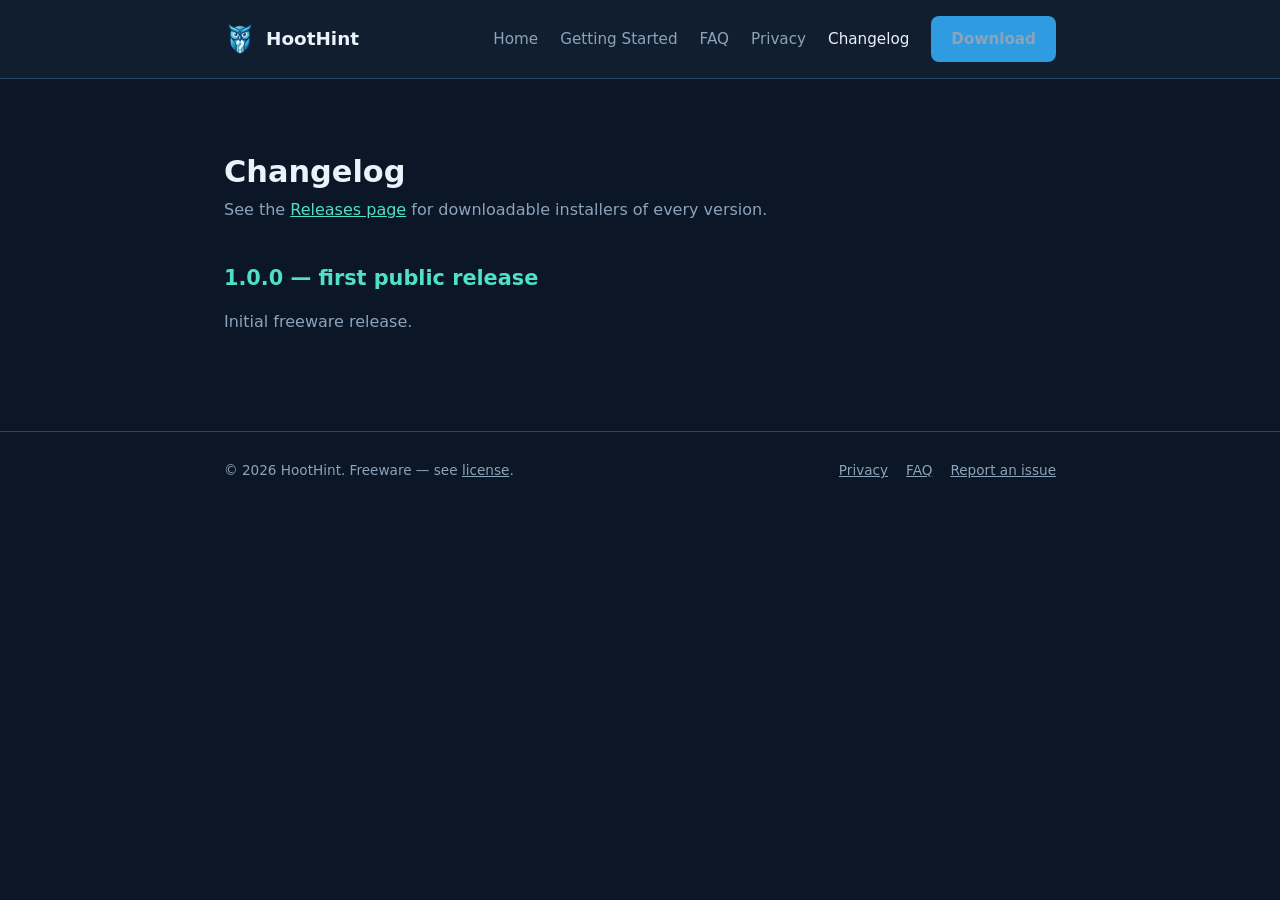
==== changelog.html @ 8d9a8de2 "Initial public site: landing page, getting started, FAQ, privacy, changelog Static HTML/CSS, no buil" ====
<!DOCTYPE html>
<html lang="en">
<head>
<meta charset="UTF-8">
<meta name="viewport" content="width=device-width, initial-scale=1">
<title>Changelog — HootHint</title>
<meta name="description" content="Release history for HootHint.">
<link rel="icon" href="assets/favicon-32.png">
<link rel="stylesheet" href="style.css">
</head>
<body>

<header class="site">
  <div class="wrap">
    <a class="brand" href="index.html"><img src="assets/logo-192.png" alt=""> HootHint</a>
    <nav class="site-nav">
      <a href="index.html">Home</a>
      <a href="getting-started.html">Getting Started</a>
      <a href="faq.html">FAQ</a>
      <a href="privacy.html">Privacy</a>
      <a href="changelog.html" aria-current="page">Changelog</a>
      <a class="btn btn-accent" href="https://github.com/adamvis/HootHintSite/releases/latest/download/HootHint-Setup.exe">Download</a>
    </nav>
  </div>
</header>

<main>
  <div class="wrap">
    <article>
      <h1>Changelog</h1>
      <p class="subtitle">See the <a href="https://github.com/adamvis/HootHintSite/releases">Releases page</a> for downloadable installers of every version.</p>

      <h2>1.0.0 — first public release</h2>
      <p>Initial freeware release.</p>
    </article>
  </div>
</main>

<footer class="site">
  <div class="wrap">
    <span>© 2026 HootHint. Freeware — see <a href="LICENSE.txt">license</a>.</span>
    <div class="footer-links">
      <a href="privacy.html">Privacy</a>
      <a href="faq.html">FAQ</a>
      <a href="https://github.com/adamvis/HootHintSite/issues">Report an issue</a>
    </div>
  </div>
</footer>

</body>
</html>
---- style.css ----
:root {
  --bg: #0B1626;
  --bg-panel: #101E30;
  --field-bg: #18293F;
  --border: #2A4562;
  --text: #EAF2FA;
  --text-muted: #8CA3BC;
  --accent: #2F9BE0;
  --accent-hover: #4CB2F2;
  --teal: #4FE0C8;
  --gold: #FFC94D;
  --error: #FF6B6B;
  --max-width: 880px;
}

* { box-sizing: border-box; }

html { scroll-behavior: smooth; }

body {
  margin: 0;
  background: var(--bg);
  color: var(--text);
  font: 16px/1.6 "Segoe UI", system-ui, -apple-system, sans-serif;
  overflow-x: hidden;
}

a { color: var(--teal); }
a:hover { color: var(--accent-hover); }

.wrap {
  max-width: var(--max-width);
  margin: 0 auto;
  padding: 0 24px;
}

header.site {
  background: var(--bg-panel);
  border-bottom: 1px solid var(--border);
}

header.site .wrap {
  display: flex;
  align-items: center;
  justify-content: space-between;
  padding-top: 16px;
  padding-bottom: 16px;
  flex-wrap: wrap;
  gap: 12px;
}

.brand {
  display: flex;
  align-items: center;
  gap: 10px;
  text-decoration: none;
  color: var(--text);
  font-weight: 700;
  font-size: 1.15rem;
}

.brand img { width: 32px; height: 32px; }

nav.site-nav {
  display: flex;
  align-items: center;
  gap: 22px;
  flex-wrap: wrap;
}

nav.site-nav a {
  color: var(--text-muted);
  text-decoration: none;
  font-size: 0.95rem;
}

nav.site-nav a:hover, nav.site-nav a[aria-current="page"] {
  color: var(--text);
}

.btn {
  display: inline-block;
  border-radius: 8px;
  padding: 11px 20px;
  font-weight: 700;
  text-decoration: none;
  border: none;
  cursor: pointer;
  font-size: 0.95rem;
}

.btn-accent {
  background: var(--accent);
  color: #06121F;
}
.btn-accent:hover { background: var(--accent-hover); color: #06121F; }

.btn-secondary {
  background: var(--field-bg);
  color: var(--text);
  border: 1px solid var(--border);
}
.btn-secondary:hover { border-color: var(--teal); }

main { padding: 48px 0 80px; }

.hero {
  text-align: center;
  padding: 40px 0 8px;
}

.hero img.owl { width: 96px; height: 96px; margin-bottom: 18px; }

.hero h1 {
  font-size: 2.3rem;
  margin: 0 0 12px;
}

.hero p.tagline {
  color: var(--text-muted);
  font-size: 1.15rem;
  max-width: 620px;
  margin: 0 auto 28px;
}

.hero .actions {
  display: flex;
  gap: 14px;
  justify-content: center;
  flex-wrap: wrap;
  margin-bottom: 8px;
}

.hero .note {
  color: var(--text-muted);
  font-size: 0.85rem;
  margin-top: 10px;
}

.features {
  display: grid;
  grid-template-columns: repeat(auto-fit, minmax(230px, 1fr));
  gap: 18px;
  margin: 56px 0;
}

.card {
  background: var(--bg-panel);
  border: 1px solid var(--border);
  border-radius: 12px;
  padding: 20px;
}

.card .icon { font-size: 1.6rem; }

.card h3 {
  margin: 10px 0 6px;
  font-size: 1.05rem;
  color: var(--teal);
}

.card p {
  margin: 0;
  color: var(--text-muted);
  font-size: 0.92rem;
}

h1, h2, h3 { line-height: 1.25; }

article h1 { font-size: 1.9rem; margin-bottom: 6px; }
article .subtitle { color: var(--text-muted); margin-top: 0; margin-bottom: 36px; }

article h2 {
  font-size: 1.3rem;
  color: var(--teal);
  margin-top: 44px;
  padding-top: 14px;
  border-top: 1px solid var(--border);
}
article h2:first-of-type { border-top: none; padding-top: 0; }

article h3 { font-size: 1.05rem; color: var(--text); }

article p, article li { color: var(--text-muted); }
article strong { color: var(--text); }

article code {
  background: var(--field-bg);
  border: 1px solid var(--border);
  border-radius: 4px;
  padding: 1px 6px;
  font-size: 0.9em;
  color: var(--gold);
}

.steps {
  list-style: none;
  counter-reset: step;
  padding: 0;
  margin: 24px 0;
}

.steps li {
  counter-increment: step;
  position: relative;
  padding: 4px 0 24px 46px;
  border-left: 2px solid var(--border);
  margin-left: 17px;
}
.steps li:last-child { border-left-color: transparent; padding-bottom: 0; }

.steps li::before {
  content: counter(step);
  position: absolute;
  left: -17px;
  top: 0;
  width: 34px;
  height: 34px;
  border-radius: 50%;
  background: var(--accent);
  color: #06121F;
  font-weight: 700;
  display: flex;
  align-items: center;
  justify-content: center;
}

.steps h3 { margin: 4px 0 6px; }
.steps p { margin: 0; }

.callout {
  background: var(--field-bg);
  border: 1px solid var(--border);
  border-left: 3px solid var(--gold);
  border-radius: 8px;
  padding: 14px 18px;
  margin: 20px 0;
  font-size: 0.94rem;
}
.callout.teal { border-left-color: var(--teal); }
.callout.error { border-left-color: var(--error); }
.callout p { margin: 0; color: var(--text); }

.faq-item { margin-bottom: 30px; }
.faq-item h3 { margin-bottom: 6px; }

footer.site {
  border-top: 1px solid var(--border);
  color: var(--text-muted);
  font-size: 0.85rem;
  padding: 28px 0;
}

footer.site .wrap {
  display: flex;
  justify-content: space-between;
  flex-wrap: wrap;
  gap: 12px;
}

footer.site a { color: var(--text-muted); }
footer.site a:hover { color: var(--teal); }

.footer-links { display: flex; gap: 18px; flex-wrap: wrap; }

@media (max-width: 480px) {
  .hero h1 { font-size: 1.8rem; }
}
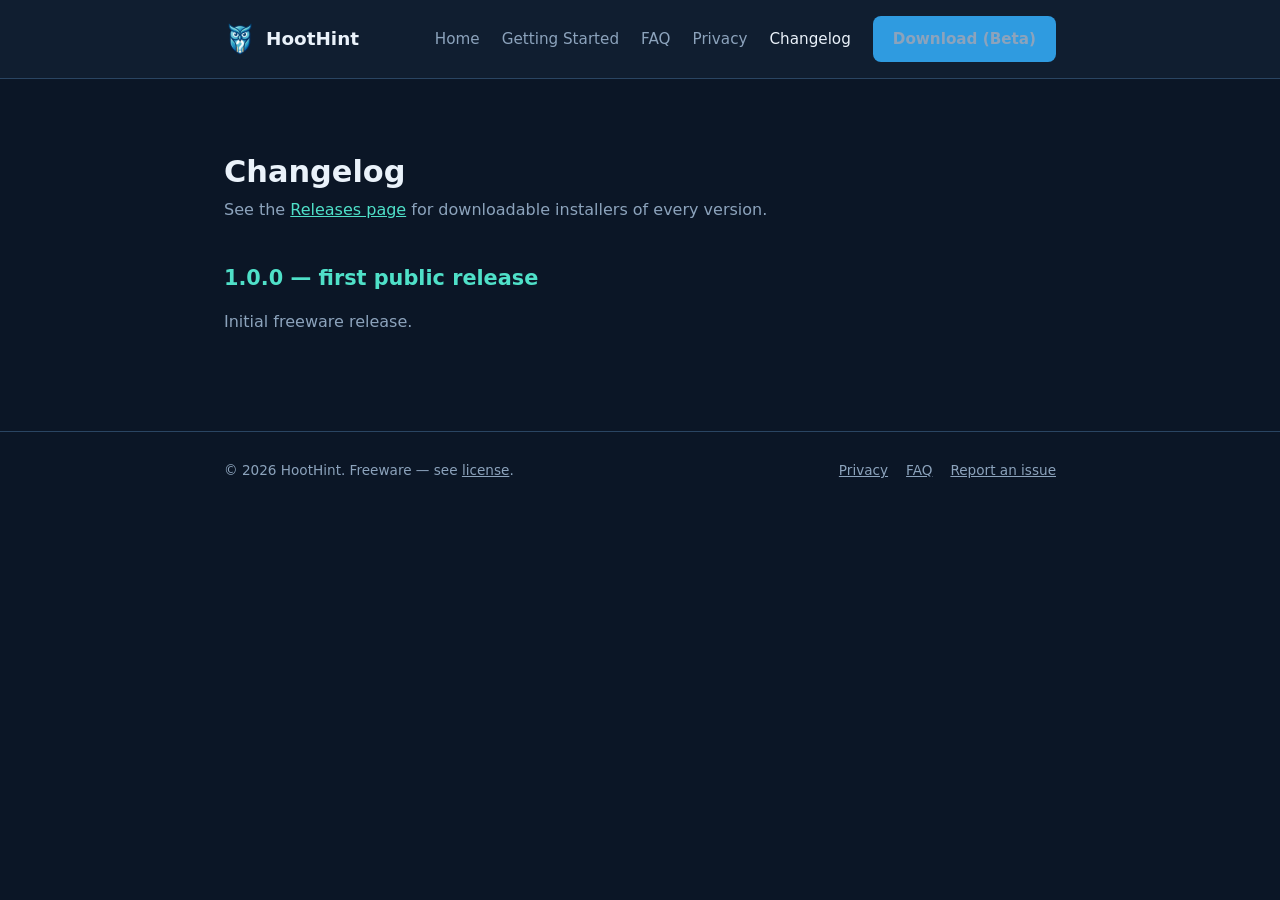
==== commit 9f6d1b27: "Point download links at the beta channel for the first release No stable (non-beta) release exists y" ====
--- a/changelog.html
+++ b/changelog.html
@@ -19,7 +19,7 @@
       <a href="faq.html">FAQ</a>
       <a href="privacy.html">Privacy</a>
       <a href="changelog.html" aria-current="page">Changelog</a>
-      <a class="btn btn-accent" href="https://github.com/adamvis/HootHintSite/releases/latest/download/HootHint-Setup.exe">Download</a>
+      <a class="btn btn-accent" href="https://github.com/adamvis/HootHintSite/releases/download/beta-latest/HootHint-Setup.exe">Download (Beta)</a>
     </nav>
   </div>
 </header>
@@ -30,6 +30,7 @@
       <h1>Changelog</h1>
       <p class="subtitle">See the <a href="https://github.com/adamvis/HootHintSite/releases">Releases page</a> for downloadable installers of every version.</p>
 
+      <!-- LATEST_RELEASE -->
       <h2>1.0.0 — first public release</h2>
       <p>Initial freeware release.</p>
     </article>
--- a/style.css
+++ b/style.css
@@ -137,6 +137,18 @@
   margin-top: 10px;
 }
 
+.badge-beta {
+  display: inline-block;
+  vertical-align: middle;
+  font-size: 0.8rem;
+  font-weight: 700;
+  color: #06121F;
+  background: var(--gold);
+  border-radius: 999px;
+  padding: 3px 10px;
+  margin-left: 4px;
+}
+
 .features {
   display: grid;
   grid-template-columns: repeat(auto-fit, minmax(230px, 1fr));
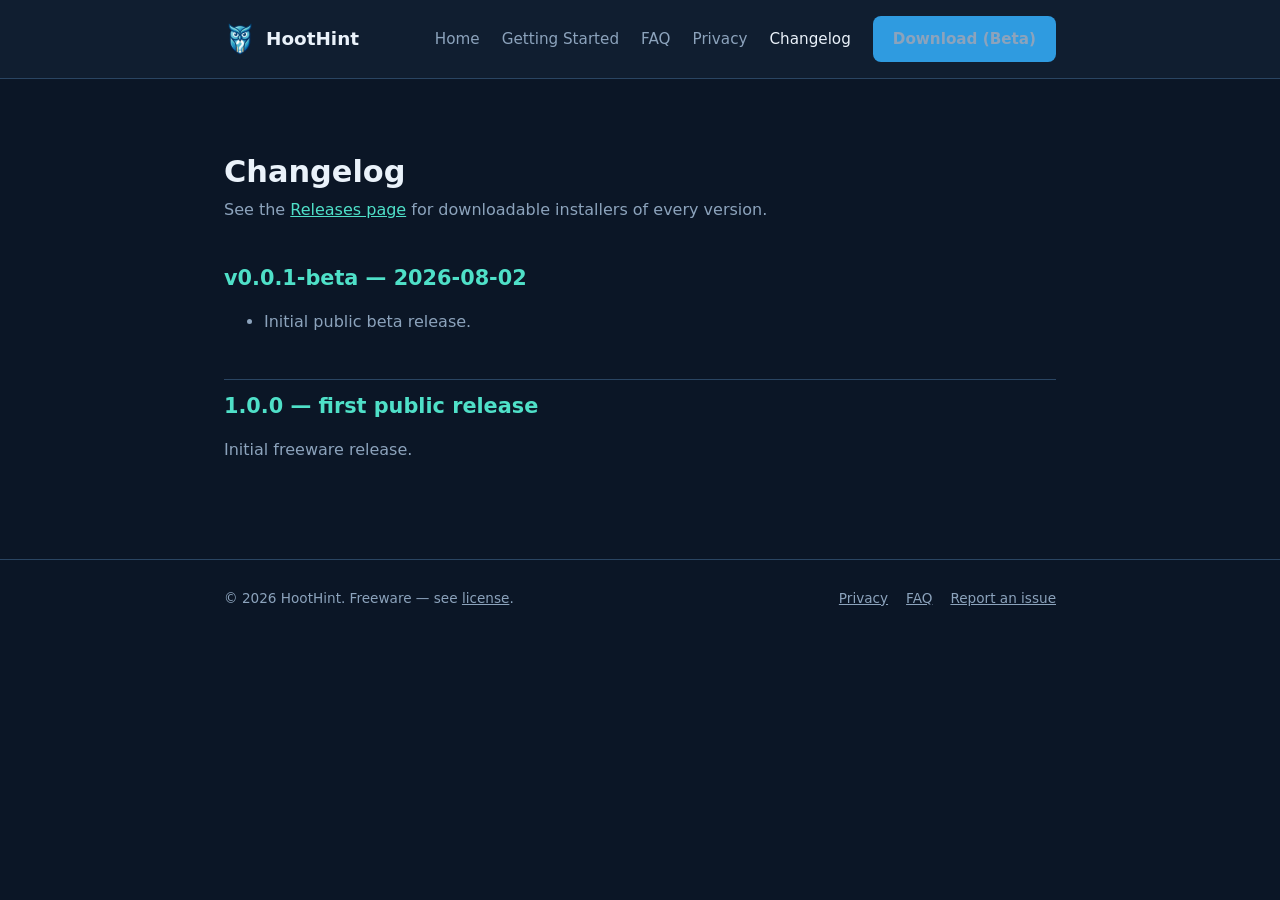
==== commit ec2c43b0: "Add v0.0.1-beta to changelog" ====
--- a/changelog.html
+++ b/changelog.html
@@ -31,6 +31,11 @@
       <p class="subtitle">See the <a href="https://github.com/adamvis/HootHintSite/releases">Releases page</a> for downloadable installers of every version.</p>
 
       <!-- LATEST_RELEASE -->
+      <h2>v0.0.1-beta — 2026-08-02</h2>
+      <ul>
+        <li>Initial public beta release.</li>
+      </ul>
+
       <h2>1.0.0 — first public release</h2>
       <p>Initial freeware release.</p>
     </article>
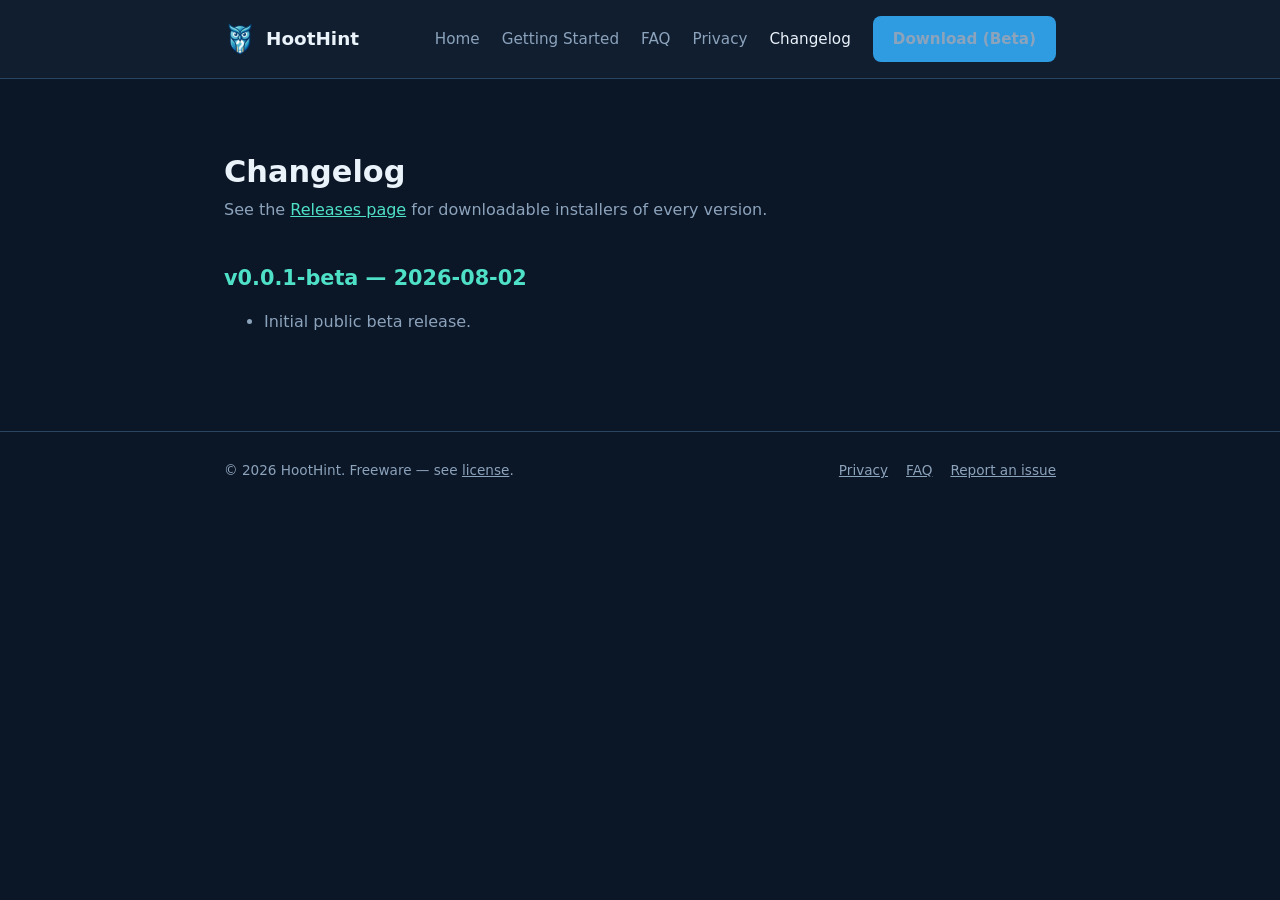
==== commit 315fc298: "Minor Fix" ====
--- a/changelog.html
+++ b/changelog.html
@@ -35,9 +35,7 @@
       <ul>
         <li>Initial public beta release.</li>
       </ul>
-
-      <h2>1.0.0 — first public release</h2>
-      <p>Initial freeware release.</p>
+      
     </article>
   </div>
 </main>
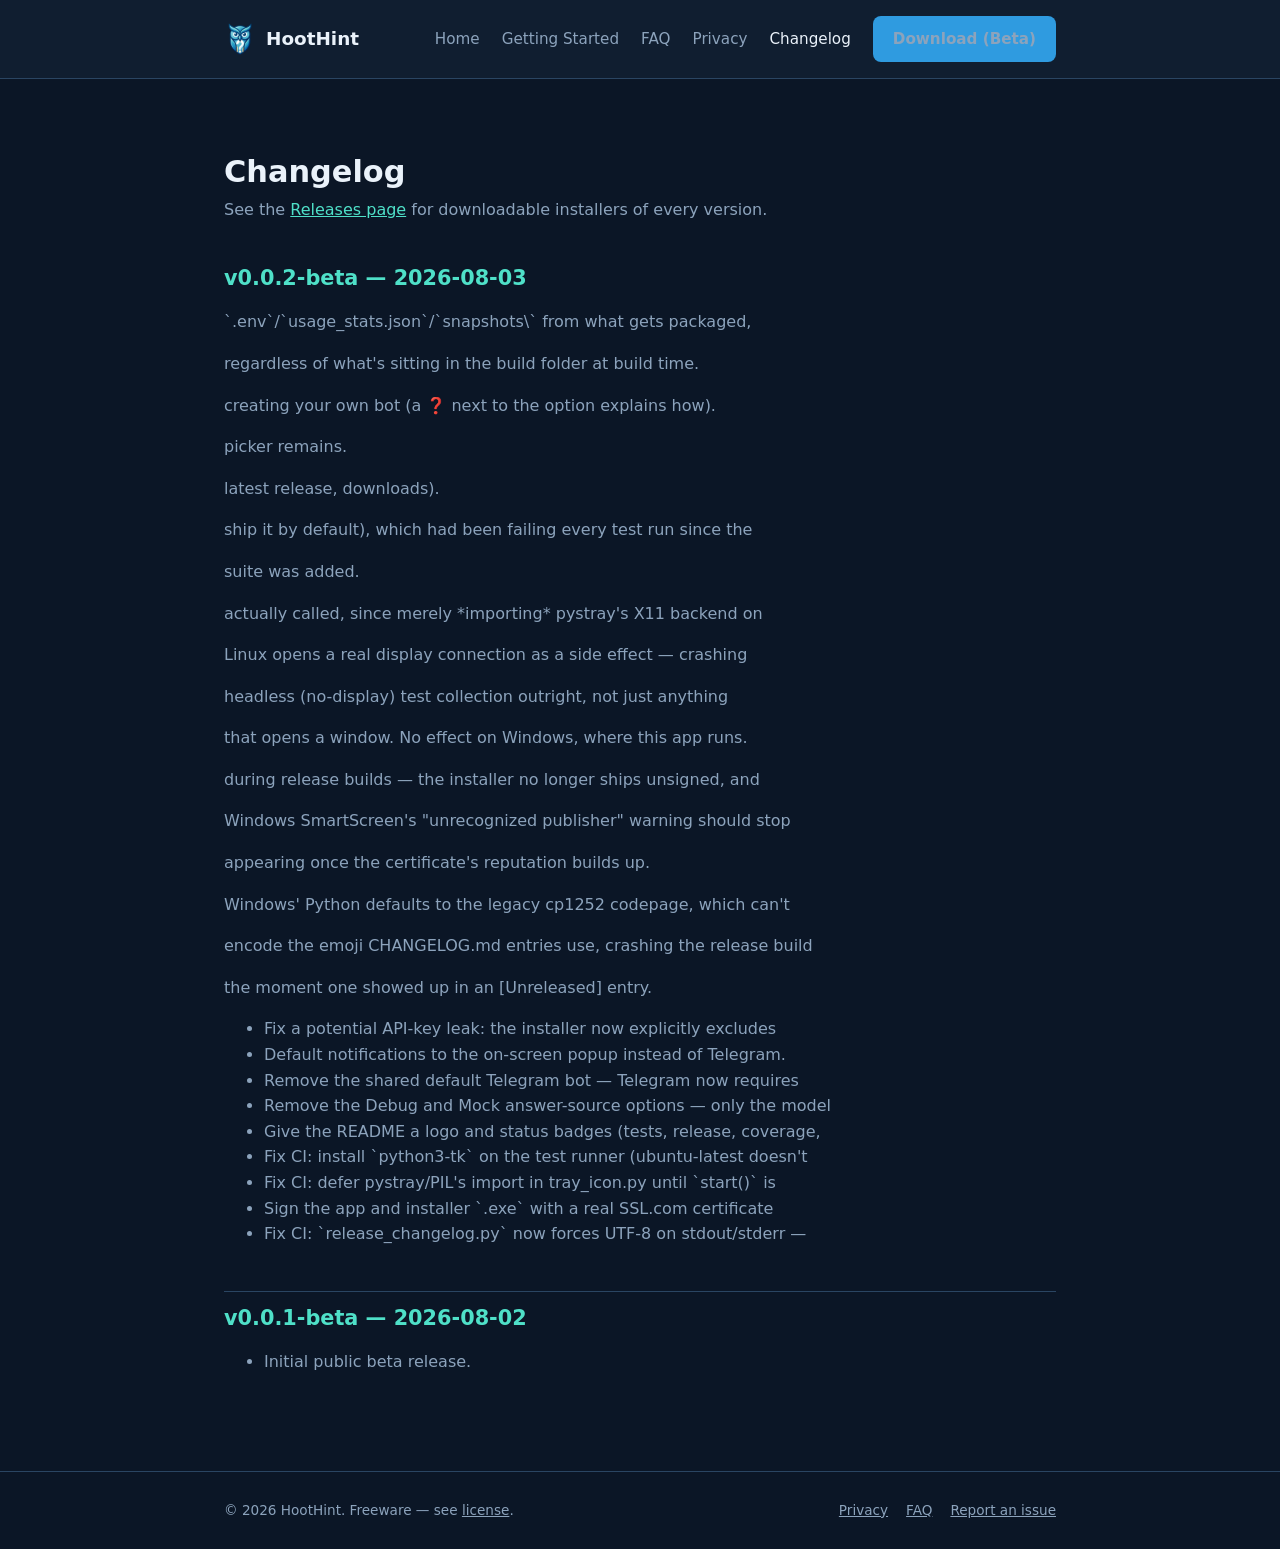
==== commit 2c966ad9: "Add v0.0.2-beta to changelog" ====
--- a/changelog.html
+++ b/changelog.html
@@ -31,6 +31,36 @@
       <p class="subtitle">See the <a href="https://github.com/adamvis/HootHintSite/releases">Releases page</a> for downloadable installers of every version.</p>
 
       <!-- LATEST_RELEASE -->
+      <h2>v0.0.2-beta — 2026-08-03</h2>
+      <p>`.env`/`usage_stats.json`/`snapshots\` from what gets packaged,</p>
+      <p>regardless of what&#x27;s sitting in the build folder at build time.</p>
+      <p>creating your own bot (a ❓ next to the option explains how).</p>
+      <p>picker remains.</p>
+      <p>latest release, downloads).</p>
+      <p>ship it by default), which had been failing every test run since the</p>
+      <p>suite was added.</p>
+      <p>actually called, since merely *importing* pystray&#x27;s X11 backend on</p>
+      <p>Linux opens a real display connection as a side effect — crashing</p>
+      <p>headless (no-display) test collection outright, not just anything</p>
+      <p>that opens a window. No effect on Windows, where this app runs.</p>
+      <p>during release builds — the installer no longer ships unsigned, and</p>
+      <p>Windows SmartScreen&#x27;s &quot;unrecognized publisher&quot; warning should stop</p>
+      <p>appearing once the certificate&#x27;s reputation builds up.</p>
+      <p>Windows&#x27; Python defaults to the legacy cp1252 codepage, which can&#x27;t</p>
+      <p>encode the emoji CHANGELOG.md entries use, crashing the release build</p>
+      <p>the moment one showed up in an [Unreleased] entry.</p>
+      <ul>
+        <li>Fix a potential API-key leak: the installer now explicitly excludes</li>
+        <li>Default notifications to the on-screen popup instead of Telegram.</li>
+        <li>Remove the shared default Telegram bot — Telegram now requires</li>
+        <li>Remove the Debug and Mock answer-source options — only the model</li>
+        <li>Give the README a logo and status badges (tests, release, coverage,</li>
+        <li>Fix CI: install `python3-tk` on the test runner (ubuntu-latest doesn&#x27;t</li>
+        <li>Fix CI: defer pystray/PIL&#x27;s import in tray_icon.py until `start()` is</li>
+        <li>Sign the app and installer `.exe` with a real SSL.com certificate</li>
+        <li>Fix CI: `release_changelog.py` now forces UTF-8 on stdout/stderr —</li>
+      </ul>
+
       <h2>v0.0.1-beta — 2026-08-02</h2>
       <ul>
         <li>Initial public beta release.</li>
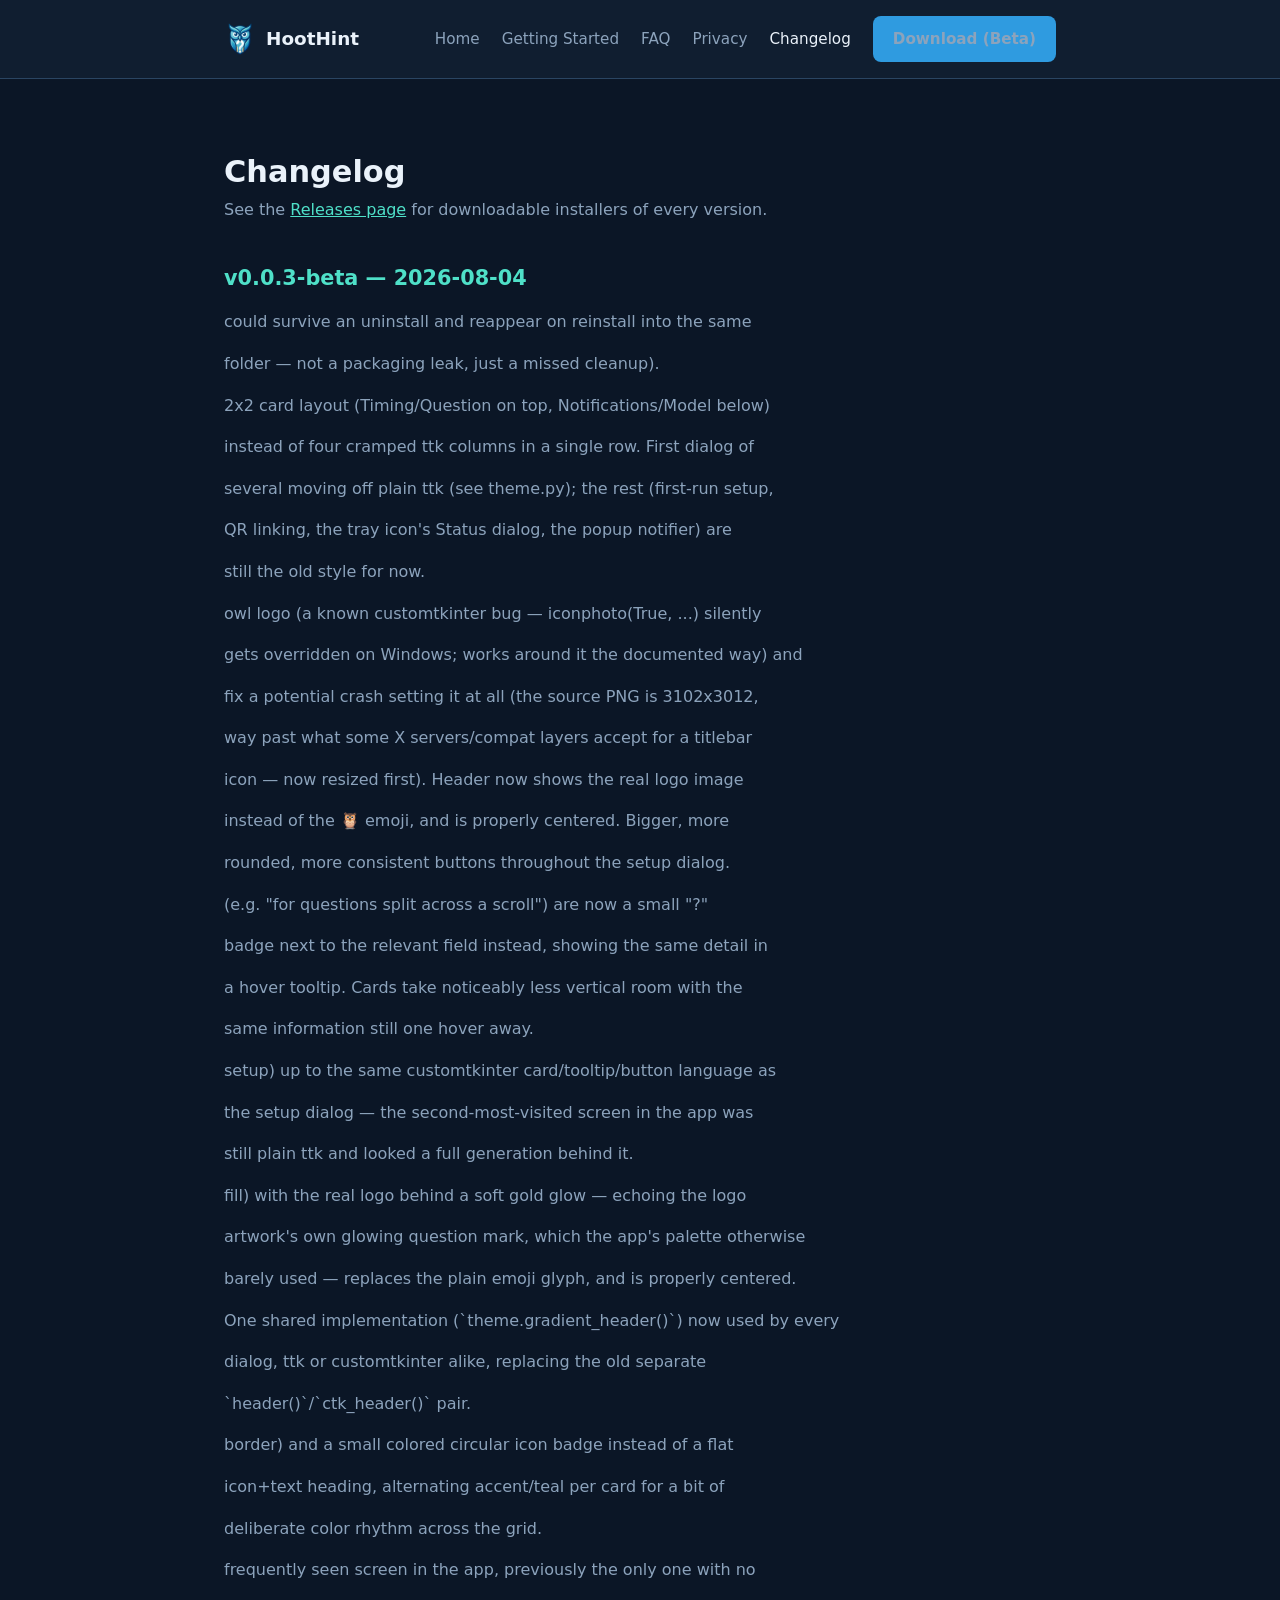
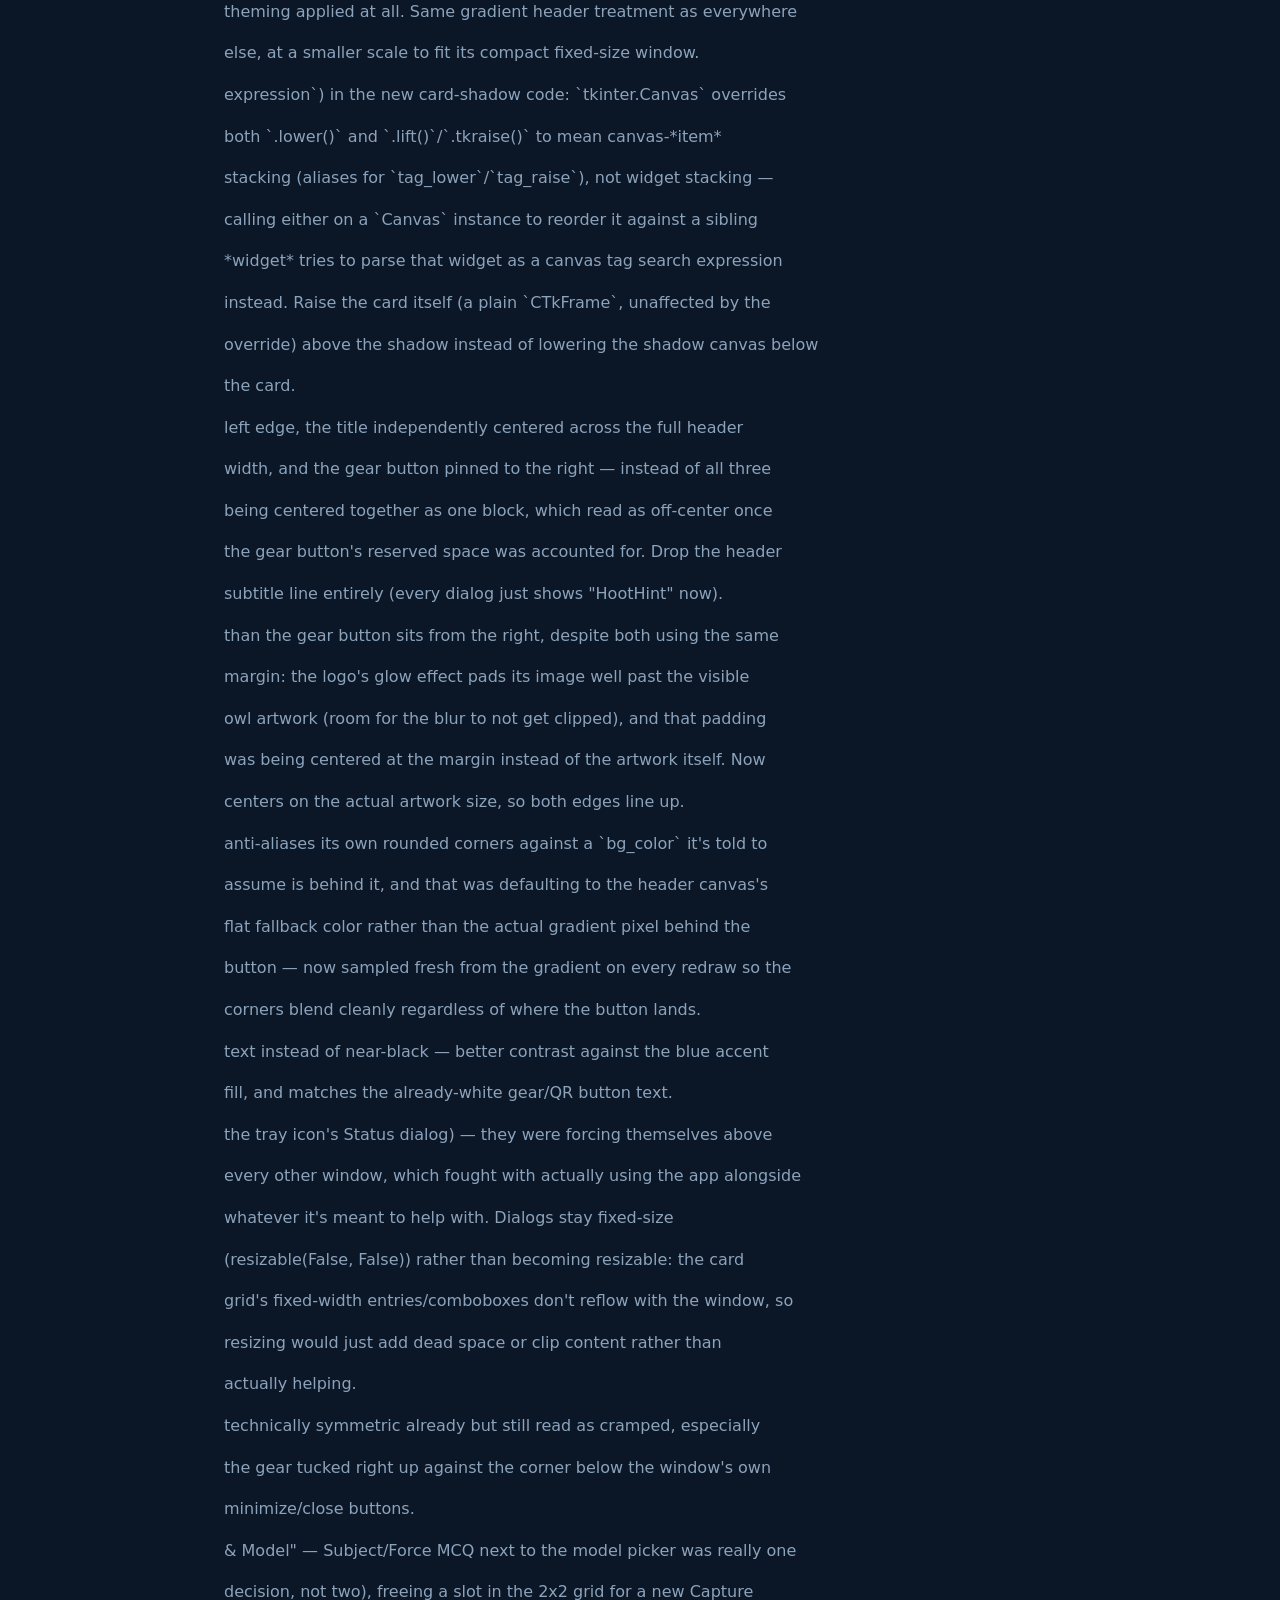
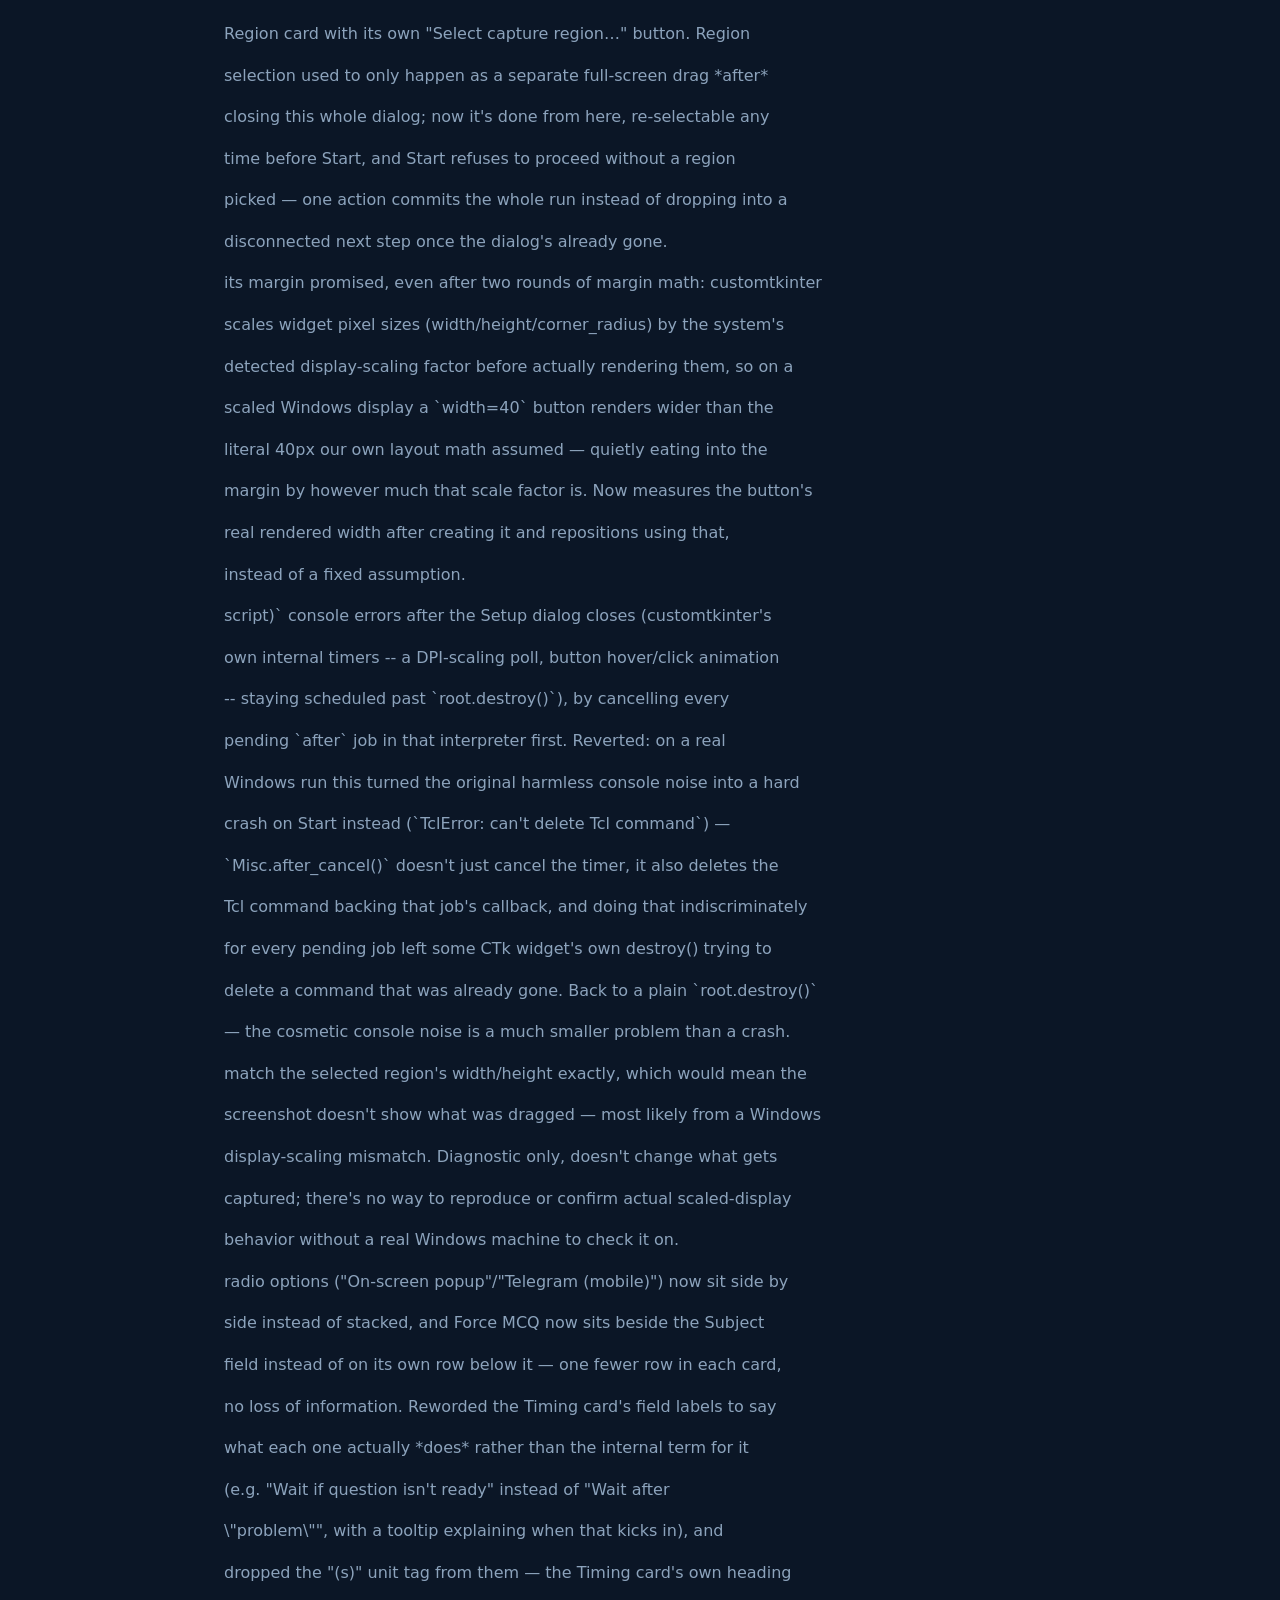
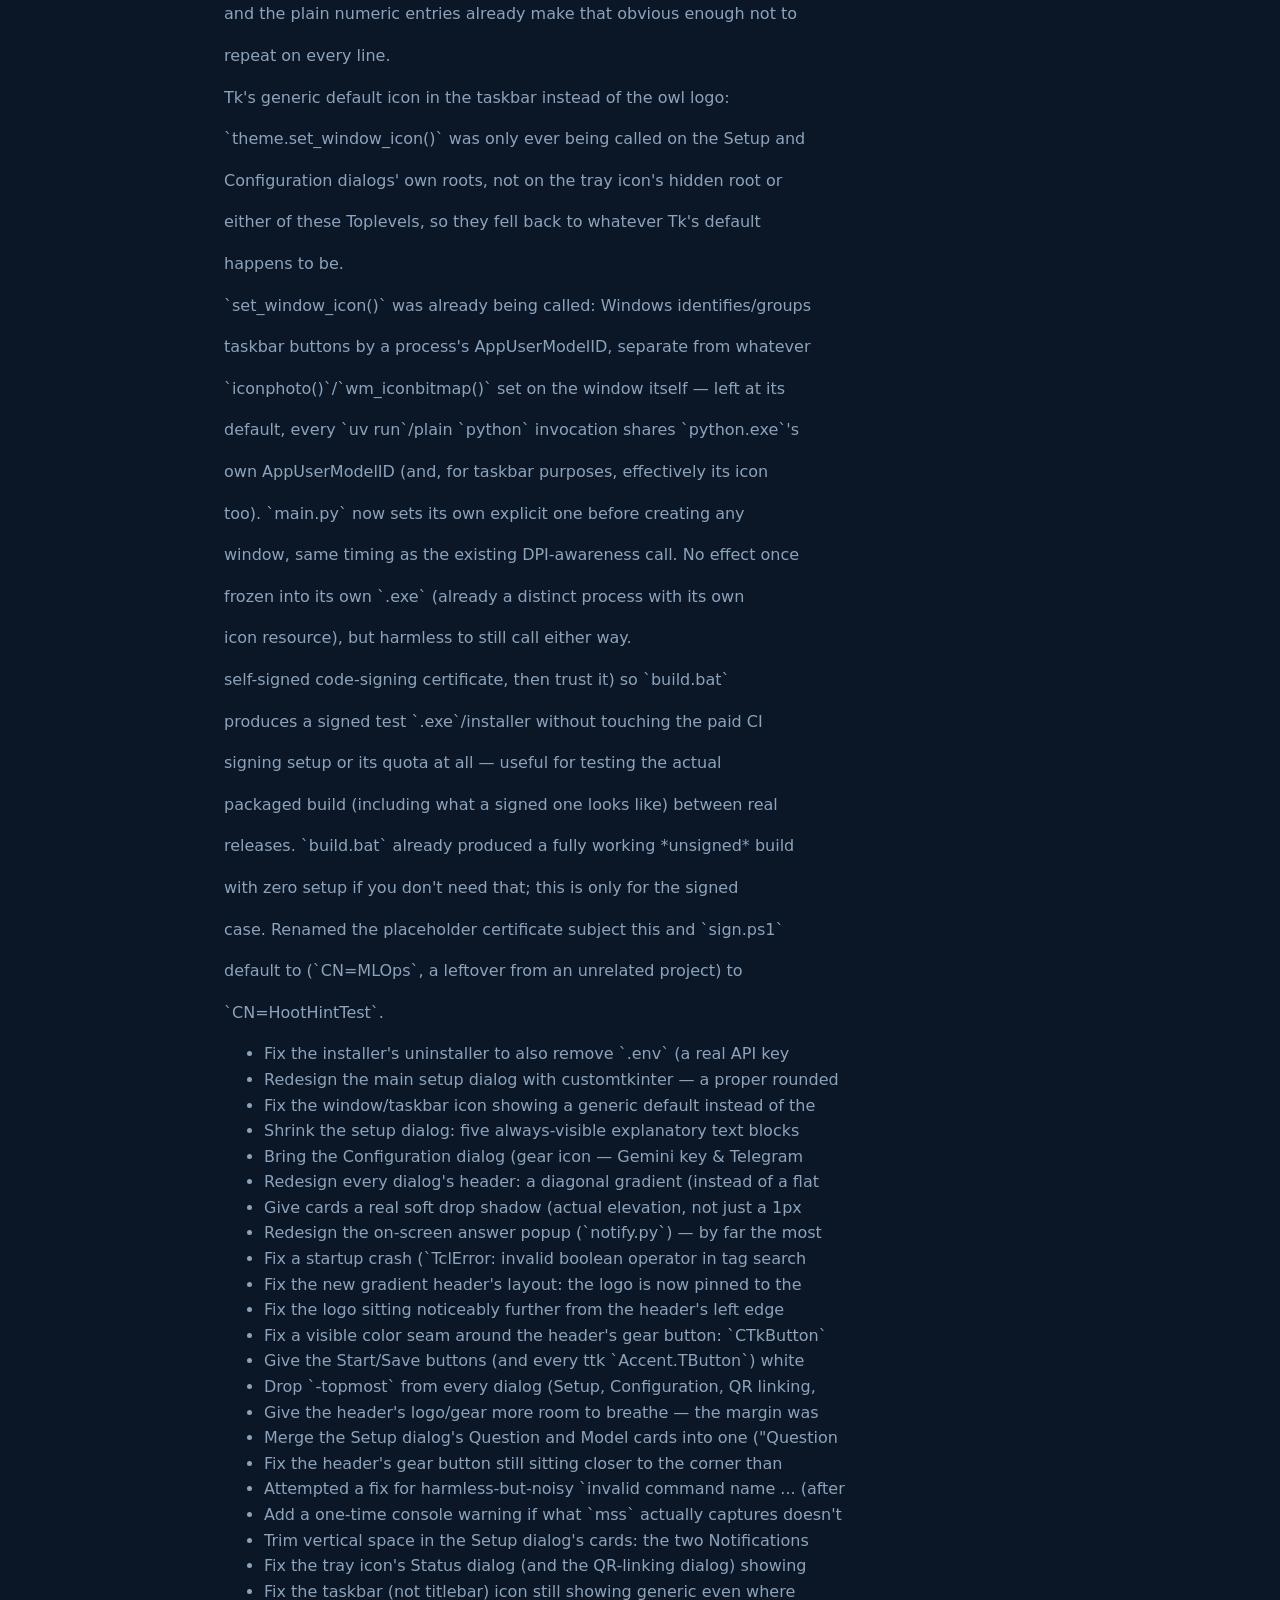
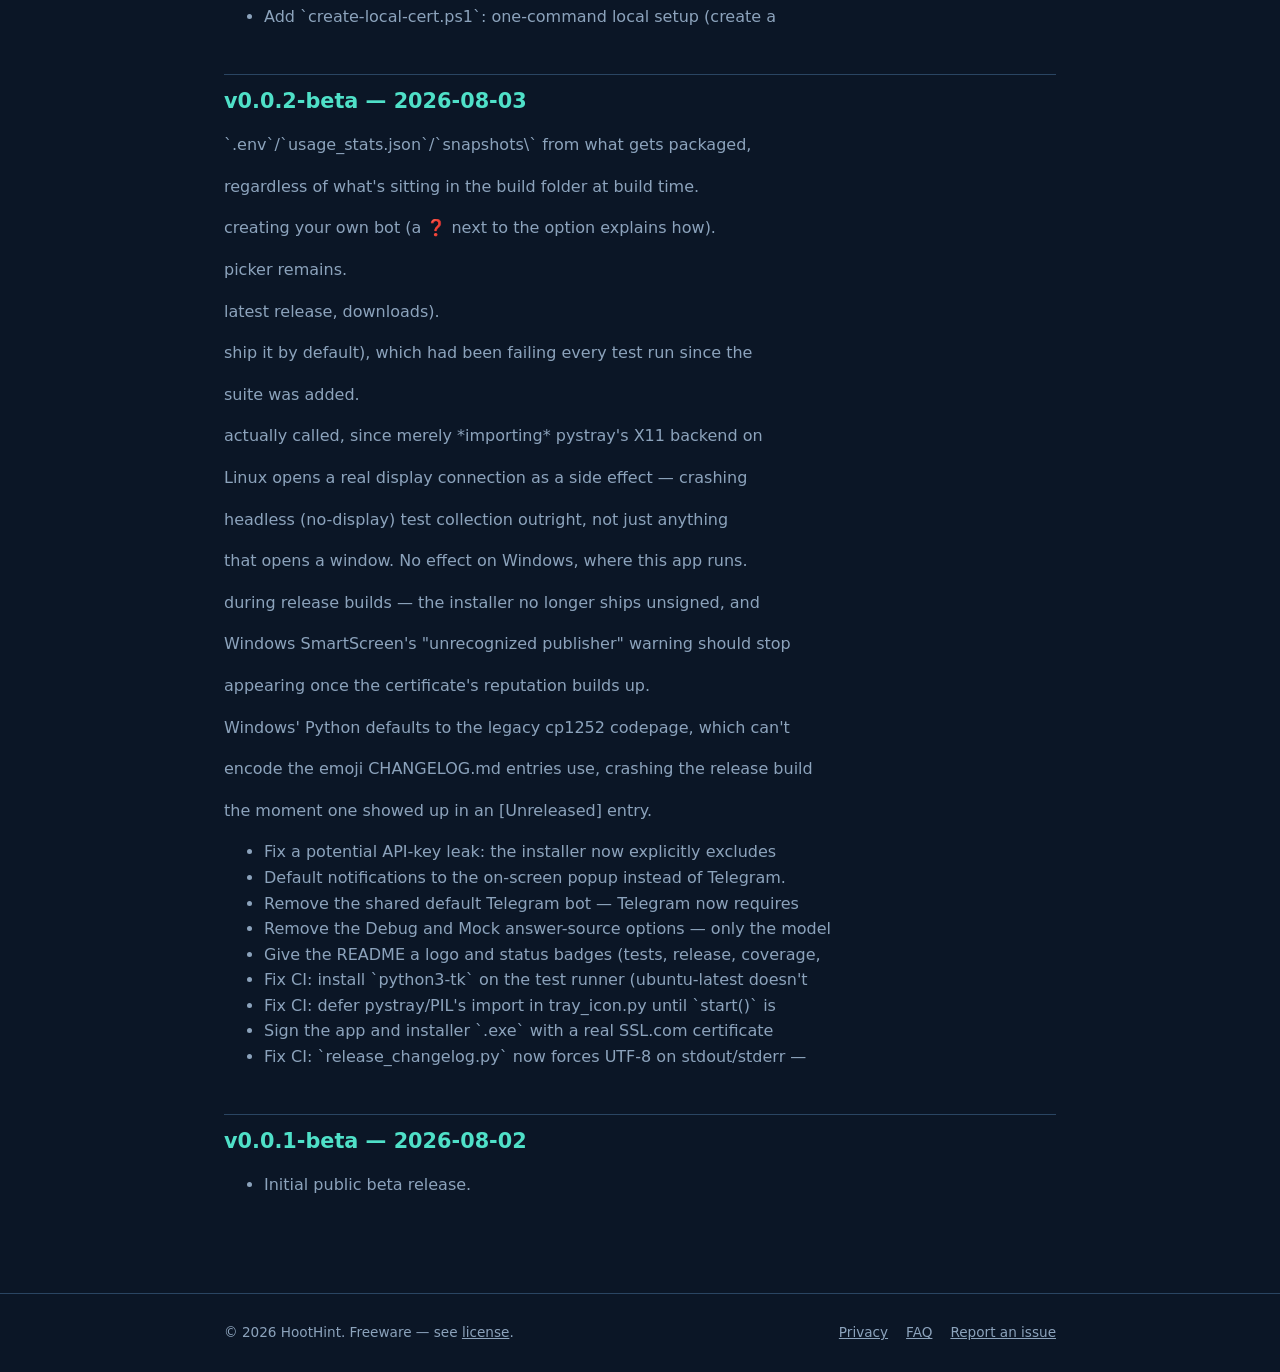
==== commit a37a4f27: "Add v0.0.3-beta to changelog" ====
--- a/changelog.html
+++ b/changelog.html
@@ -31,6 +31,166 @@
       <p class="subtitle">See the <a href="https://github.com/adamvis/HootHintSite/releases">Releases page</a> for downloadable installers of every version.</p>
 
       <!-- LATEST_RELEASE -->
+      <h2>v0.0.3-beta — 2026-08-04</h2>
+      <p>could survive an uninstall and reappear on reinstall into the same</p>
+      <p>folder — not a packaging leak, just a missed cleanup).</p>
+      <p>2x2 card layout (Timing/Question on top, Notifications/Model below)</p>
+      <p>instead of four cramped ttk columns in a single row. First dialog of</p>
+      <p>several moving off plain ttk (see theme.py); the rest (first-run setup,</p>
+      <p>QR linking, the tray icon&#x27;s Status dialog, the popup notifier) are</p>
+      <p>still the old style for now.</p>
+      <p>owl logo (a known customtkinter bug — iconphoto(True, ...) silently</p>
+      <p>gets overridden on Windows; works around it the documented way) and</p>
+      <p>fix a potential crash setting it at all (the source PNG is 3102x3012,</p>
+      <p>way past what some X servers/compat layers accept for a titlebar</p>
+      <p>icon — now resized first). Header now shows the real logo image</p>
+      <p>instead of the 🦉 emoji, and is properly centered. Bigger, more</p>
+      <p>rounded, more consistent buttons throughout the setup dialog.</p>
+      <p>(e.g. &quot;for questions split across a scroll&quot;) are now a small &quot;?&quot;</p>
+      <p>badge next to the relevant field instead, showing the same detail in</p>
+      <p>a hover tooltip. Cards take noticeably less vertical room with the</p>
+      <p>same information still one hover away.</p>
+      <p>setup) up to the same customtkinter card/tooltip/button language as</p>
+      <p>the setup dialog — the second-most-visited screen in the app was</p>
+      <p>still plain ttk and looked a full generation behind it.</p>
+      <p>fill) with the real logo behind a soft gold glow — echoing the logo</p>
+      <p>artwork&#x27;s own glowing question mark, which the app&#x27;s palette otherwise</p>
+      <p>barely used — replaces the plain emoji glyph, and is properly centered.</p>
+      <p>One shared implementation (`theme.gradient_header()`) now used by every</p>
+      <p>dialog, ttk or customtkinter alike, replacing the old separate</p>
+      <p>`header()`/`ctk_header()` pair.</p>
+      <p>border) and a small colored circular icon badge instead of a flat</p>
+      <p>icon+text heading, alternating accent/teal per card for a bit of</p>
+      <p>deliberate color rhythm across the grid.</p>
+      <p>frequently seen screen in the app, previously the only one with no</p>
+      <p>theming applied at all. Same gradient header treatment as everywhere</p>
+      <p>else, at a smaller scale to fit its compact fixed-size window.</p>
+      <p>expression`) in the new card-shadow code: `tkinter.Canvas` overrides</p>
+      <p>both `.lower()` and `.lift()`/`.tkraise()` to mean canvas-*item*</p>
+      <p>stacking (aliases for `tag_lower`/`tag_raise`), not widget stacking —</p>
+      <p>calling either on a `Canvas` instance to reorder it against a sibling</p>
+      <p>*widget* tries to parse that widget as a canvas tag search expression</p>
+      <p>instead. Raise the card itself (a plain `CTkFrame`, unaffected by the</p>
+      <p>override) above the shadow instead of lowering the shadow canvas below</p>
+      <p>the card.</p>
+      <p>left edge, the title independently centered across the full header</p>
+      <p>width, and the gear button pinned to the right — instead of all three</p>
+      <p>being centered together as one block, which read as off-center once</p>
+      <p>the gear button&#x27;s reserved space was accounted for. Drop the header</p>
+      <p>subtitle line entirely (every dialog just shows &quot;HootHint&quot; now).</p>
+      <p>than the gear button sits from the right, despite both using the same</p>
+      <p>margin: the logo&#x27;s glow effect pads its image well past the visible</p>
+      <p>owl artwork (room for the blur to not get clipped), and that padding</p>
+      <p>was being centered at the margin instead of the artwork itself. Now</p>
+      <p>centers on the actual artwork size, so both edges line up.</p>
+      <p>anti-aliases its own rounded corners against a `bg_color` it&#x27;s told to</p>
+      <p>assume is behind it, and that was defaulting to the header canvas&#x27;s</p>
+      <p>flat fallback color rather than the actual gradient pixel behind the</p>
+      <p>button — now sampled fresh from the gradient on every redraw so the</p>
+      <p>corners blend cleanly regardless of where the button lands.</p>
+      <p>text instead of near-black — better contrast against the blue accent</p>
+      <p>fill, and matches the already-white gear/QR button text.</p>
+      <p>the tray icon&#x27;s Status dialog) — they were forcing themselves above</p>
+      <p>every other window, which fought with actually using the app alongside</p>
+      <p>whatever it&#x27;s meant to help with. Dialogs stay fixed-size</p>
+      <p>(resizable(False, False)) rather than becoming resizable: the card</p>
+      <p>grid&#x27;s fixed-width entries/comboboxes don&#x27;t reflow with the window, so</p>
+      <p>resizing would just add dead space or clip content rather than</p>
+      <p>actually helping.</p>
+      <p>technically symmetric already but still read as cramped, especially</p>
+      <p>the gear tucked right up against the corner below the window&#x27;s own</p>
+      <p>minimize/close buttons.</p>
+      <p>&amp; Model&quot; — Subject/Force MCQ next to the model picker was really one</p>
+      <p>decision, not two), freeing a slot in the 2x2 grid for a new Capture</p>
+      <p>Region card with its own &quot;Select capture region…&quot; button. Region</p>
+      <p>selection used to only happen as a separate full-screen drag *after*</p>
+      <p>closing this whole dialog; now it&#x27;s done from here, re-selectable any</p>
+      <p>time before Start, and Start refuses to proceed without a region</p>
+      <p>picked — one action commits the whole run instead of dropping into a</p>
+      <p>disconnected next step once the dialog&#x27;s already gone.</p>
+      <p>its margin promised, even after two rounds of margin math: customtkinter</p>
+      <p>scales widget pixel sizes (width/height/corner_radius) by the system&#x27;s</p>
+      <p>detected display-scaling factor before actually rendering them, so on a</p>
+      <p>scaled Windows display a `width=40` button renders wider than the</p>
+      <p>literal 40px our own layout math assumed — quietly eating into the</p>
+      <p>margin by however much that scale factor is. Now measures the button&#x27;s</p>
+      <p>real rendered width after creating it and repositions using that,</p>
+      <p>instead of a fixed assumption.</p>
+      <p>script)` console errors after the Setup dialog closes (customtkinter&#x27;s</p>
+      <p>own internal timers -- a DPI-scaling poll, button hover/click animation</p>
+      <p>-- staying scheduled past `root.destroy()`), by cancelling every</p>
+      <p>pending `after` job in that interpreter first. Reverted: on a real</p>
+      <p>Windows run this turned the original harmless console noise into a hard</p>
+      <p>crash on Start instead (`TclError: can&#x27;t delete Tcl command`) —</p>
+      <p>`Misc.after_cancel()` doesn&#x27;t just cancel the timer, it also deletes the</p>
+      <p>Tcl command backing that job&#x27;s callback, and doing that indiscriminately</p>
+      <p>for every pending job left some CTk widget&#x27;s own destroy() trying to</p>
+      <p>delete a command that was already gone. Back to a plain `root.destroy()`</p>
+      <p>— the cosmetic console noise is a much smaller problem than a crash.</p>
+      <p>match the selected region&#x27;s width/height exactly, which would mean the</p>
+      <p>screenshot doesn&#x27;t show what was dragged — most likely from a Windows</p>
+      <p>display-scaling mismatch. Diagnostic only, doesn&#x27;t change what gets</p>
+      <p>captured; there&#x27;s no way to reproduce or confirm actual scaled-display</p>
+      <p>behavior without a real Windows machine to check it on.</p>
+      <p>radio options (&quot;On-screen popup&quot;/&quot;Telegram (mobile)&quot;) now sit side by</p>
+      <p>side instead of stacked, and Force MCQ now sits beside the Subject</p>
+      <p>field instead of on its own row below it — one fewer row in each card,</p>
+      <p>no loss of information. Reworded the Timing card&#x27;s field labels to say</p>
+      <p>what each one actually *does* rather than the internal term for it</p>
+      <p>(e.g. &quot;Wait if question isn&#x27;t ready&quot; instead of &quot;Wait after</p>
+      <p>\&quot;problem\&quot;&quot;, with a tooltip explaining when that kicks in), and</p>
+      <p>dropped the &quot;(s)&quot; unit tag from them — the Timing card&#x27;s own heading</p>
+      <p>and the plain numeric entries already make that obvious enough not to</p>
+      <p>repeat on every line.</p>
+      <p>Tk&#x27;s generic default icon in the taskbar instead of the owl logo:</p>
+      <p>`theme.set_window_icon()` was only ever being called on the Setup and</p>
+      <p>Configuration dialogs&#x27; own roots, not on the tray icon&#x27;s hidden root or</p>
+      <p>either of these Toplevels, so they fell back to whatever Tk&#x27;s default</p>
+      <p>happens to be.</p>
+      <p>`set_window_icon()` was already being called: Windows identifies/groups</p>
+      <p>taskbar buttons by a process&#x27;s AppUserModelID, separate from whatever</p>
+      <p>`iconphoto()`/`wm_iconbitmap()` set on the window itself — left at its</p>
+      <p>default, every `uv run`/plain `python` invocation shares `python.exe`&#x27;s</p>
+      <p>own AppUserModelID (and, for taskbar purposes, effectively its icon</p>
+      <p>too). `main.py` now sets its own explicit one before creating any</p>
+      <p>window, same timing as the existing DPI-awareness call. No effect once</p>
+      <p>frozen into its own `.exe` (already a distinct process with its own</p>
+      <p>icon resource), but harmless to still call either way.</p>
+      <p>self-signed code-signing certificate, then trust it) so `build.bat`</p>
+      <p>produces a signed test `.exe`/installer without touching the paid CI</p>
+      <p>signing setup or its quota at all — useful for testing the actual</p>
+      <p>packaged build (including what a signed one looks like) between real</p>
+      <p>releases. `build.bat` already produced a fully working *unsigned* build</p>
+      <p>with zero setup if you don&#x27;t need that; this is only for the signed</p>
+      <p>case. Renamed the placeholder certificate subject this and `sign.ps1`</p>
+      <p>default to (`CN=MLOps`, a leftover from an unrelated project) to</p>
+      <p>`CN=HootHintTest`.</p>
+      <ul>
+        <li>Fix the installer&#x27;s uninstaller to also remove `.env` (a real API key</li>
+        <li>Redesign the main setup dialog with customtkinter — a proper rounded</li>
+        <li>Fix the window/taskbar icon showing a generic default instead of the</li>
+        <li>Shrink the setup dialog: five always-visible explanatory text blocks</li>
+        <li>Bring the Configuration dialog (gear icon — Gemini key &amp; Telegram</li>
+        <li>Redesign every dialog&#x27;s header: a diagonal gradient (instead of a flat</li>
+        <li>Give cards a real soft drop shadow (actual elevation, not just a 1px</li>
+        <li>Redesign the on-screen answer popup (`notify.py`) — by far the most</li>
+        <li>Fix a startup crash (`TclError: invalid boolean operator in tag search</li>
+        <li>Fix the new gradient header&#x27;s layout: the logo is now pinned to the</li>
+        <li>Fix the logo sitting noticeably further from the header&#x27;s left edge</li>
+        <li>Fix a visible color seam around the header&#x27;s gear button: `CTkButton`</li>
+        <li>Give the Start/Save buttons (and every ttk `Accent.TButton`) white</li>
+        <li>Drop `-topmost` from every dialog (Setup, Configuration, QR linking,</li>
+        <li>Give the header&#x27;s logo/gear more room to breathe — the margin was</li>
+        <li>Merge the Setup dialog&#x27;s Question and Model cards into one (&quot;Question</li>
+        <li>Fix the header&#x27;s gear button still sitting closer to the corner than</li>
+        <li>Attempted a fix for harmless-but-noisy `invalid command name ... (after</li>
+        <li>Add a one-time console warning if what `mss` actually captures doesn&#x27;t</li>
+        <li>Trim vertical space in the Setup dialog&#x27;s cards: the two Notifications</li>
+        <li>Fix the tray icon&#x27;s Status dialog (and the QR-linking dialog) showing</li>
+        <li>Fix the taskbar (not titlebar) icon still showing generic even where</li>
+        <li>Add `create-local-cert.ps1`: one-command local setup (create a</li>
+      </ul>
+
       <h2>v0.0.2-beta — 2026-08-03</h2>
       <p>`.env`/`usage_stats.json`/`snapshots\` from what gets packaged,</p>
       <p>regardless of what&#x27;s sitting in the build folder at build time.</p>
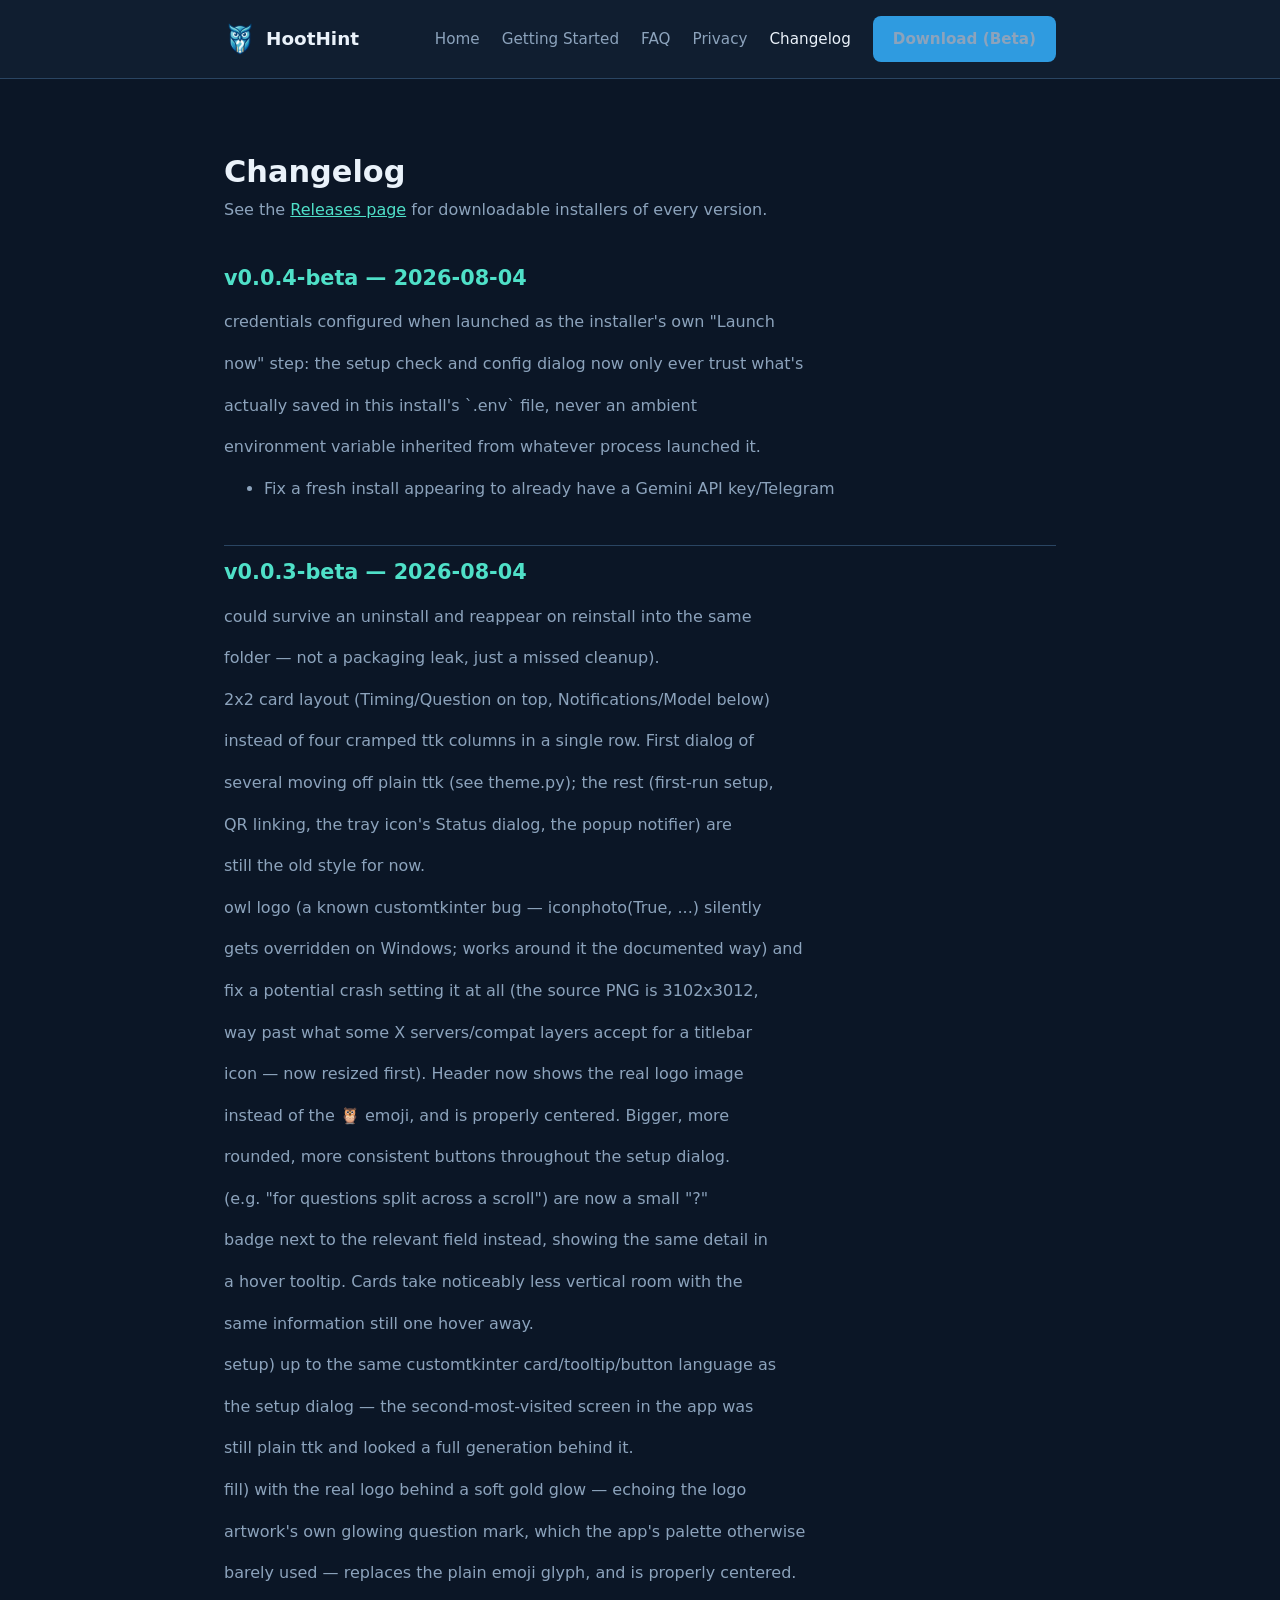
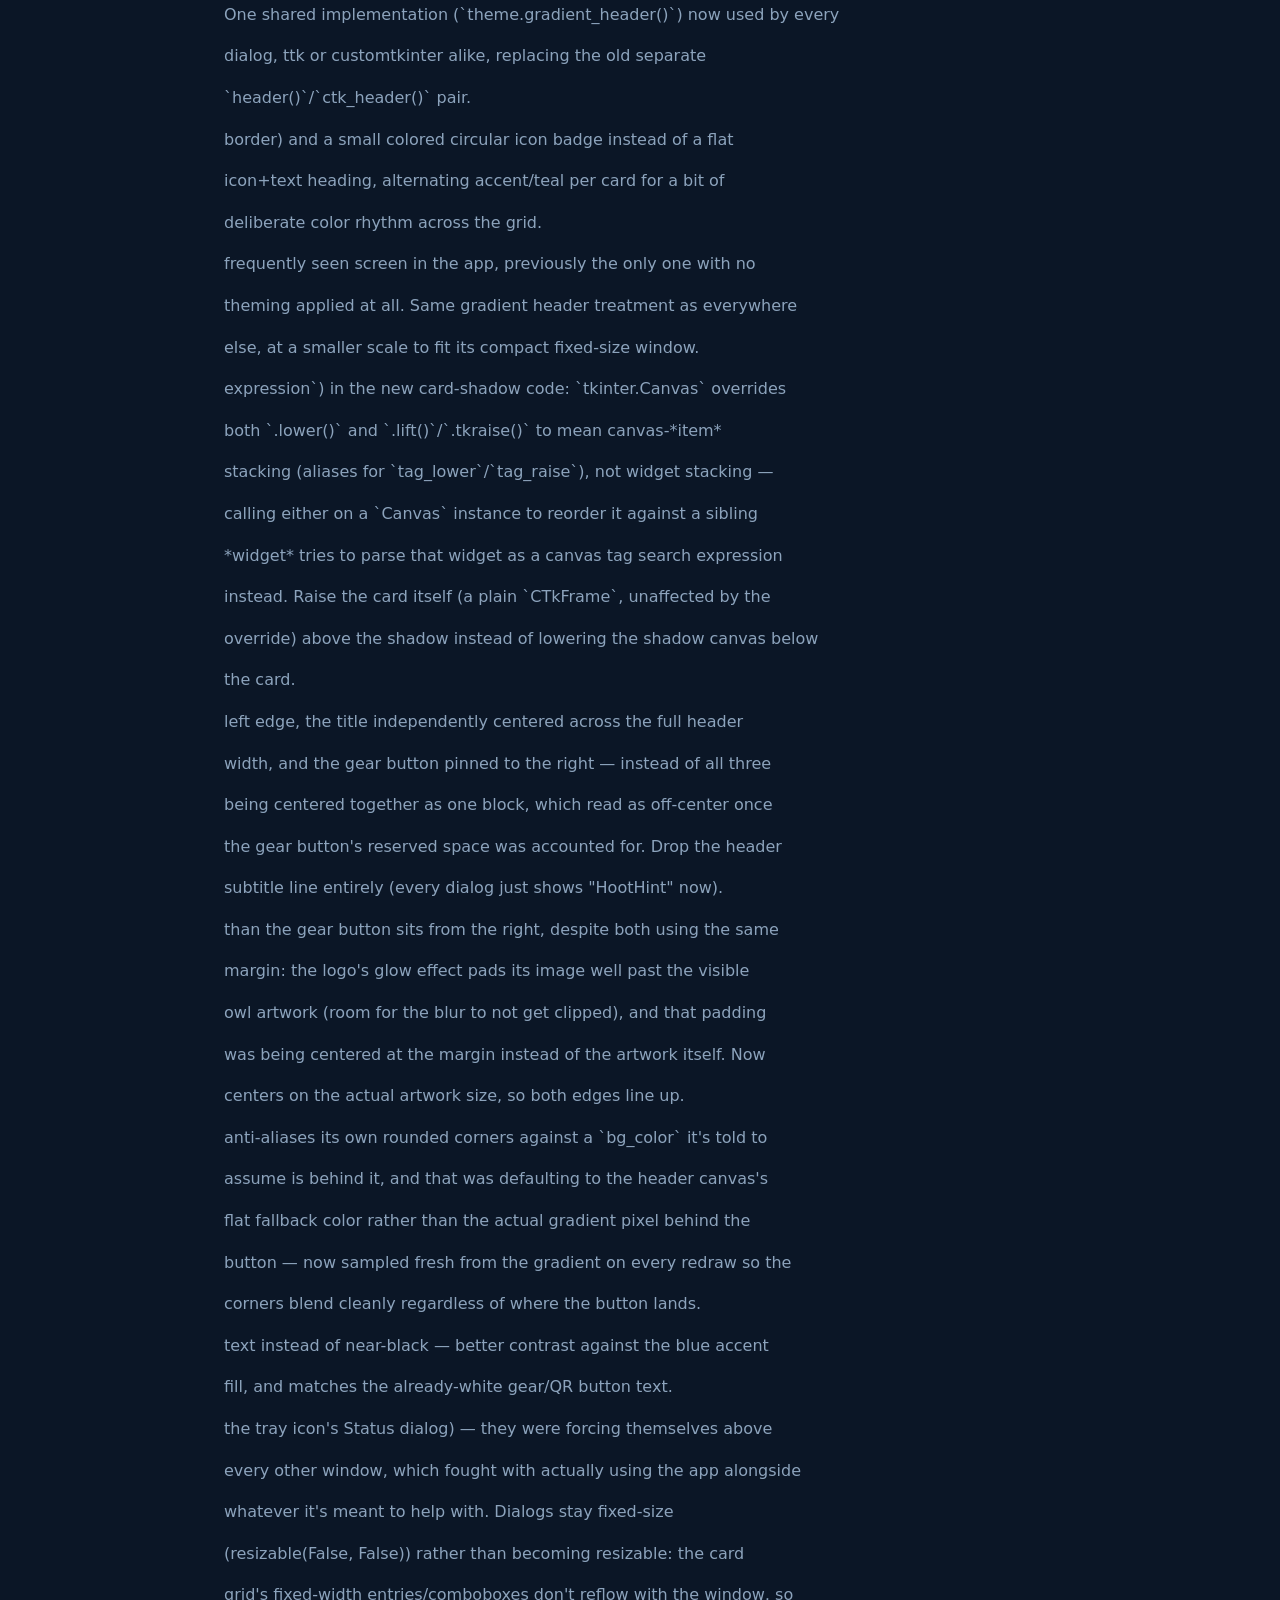
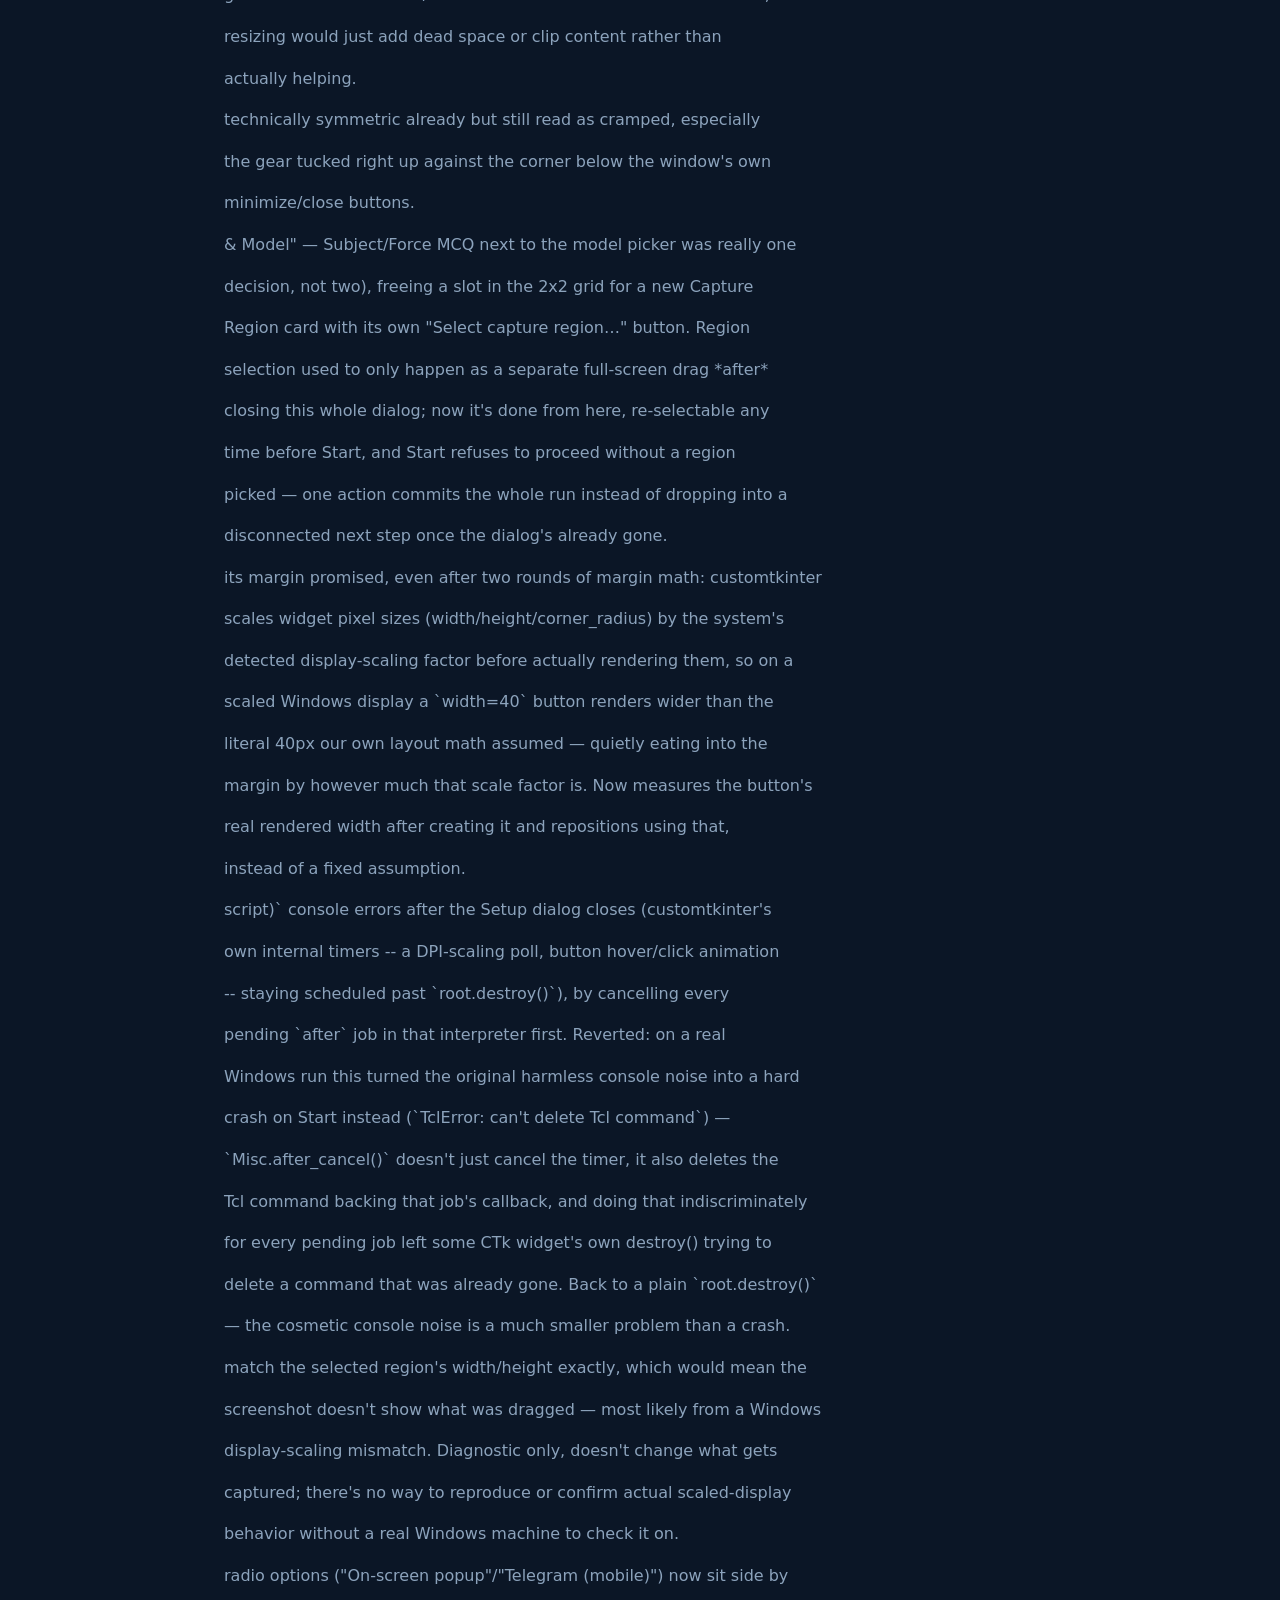
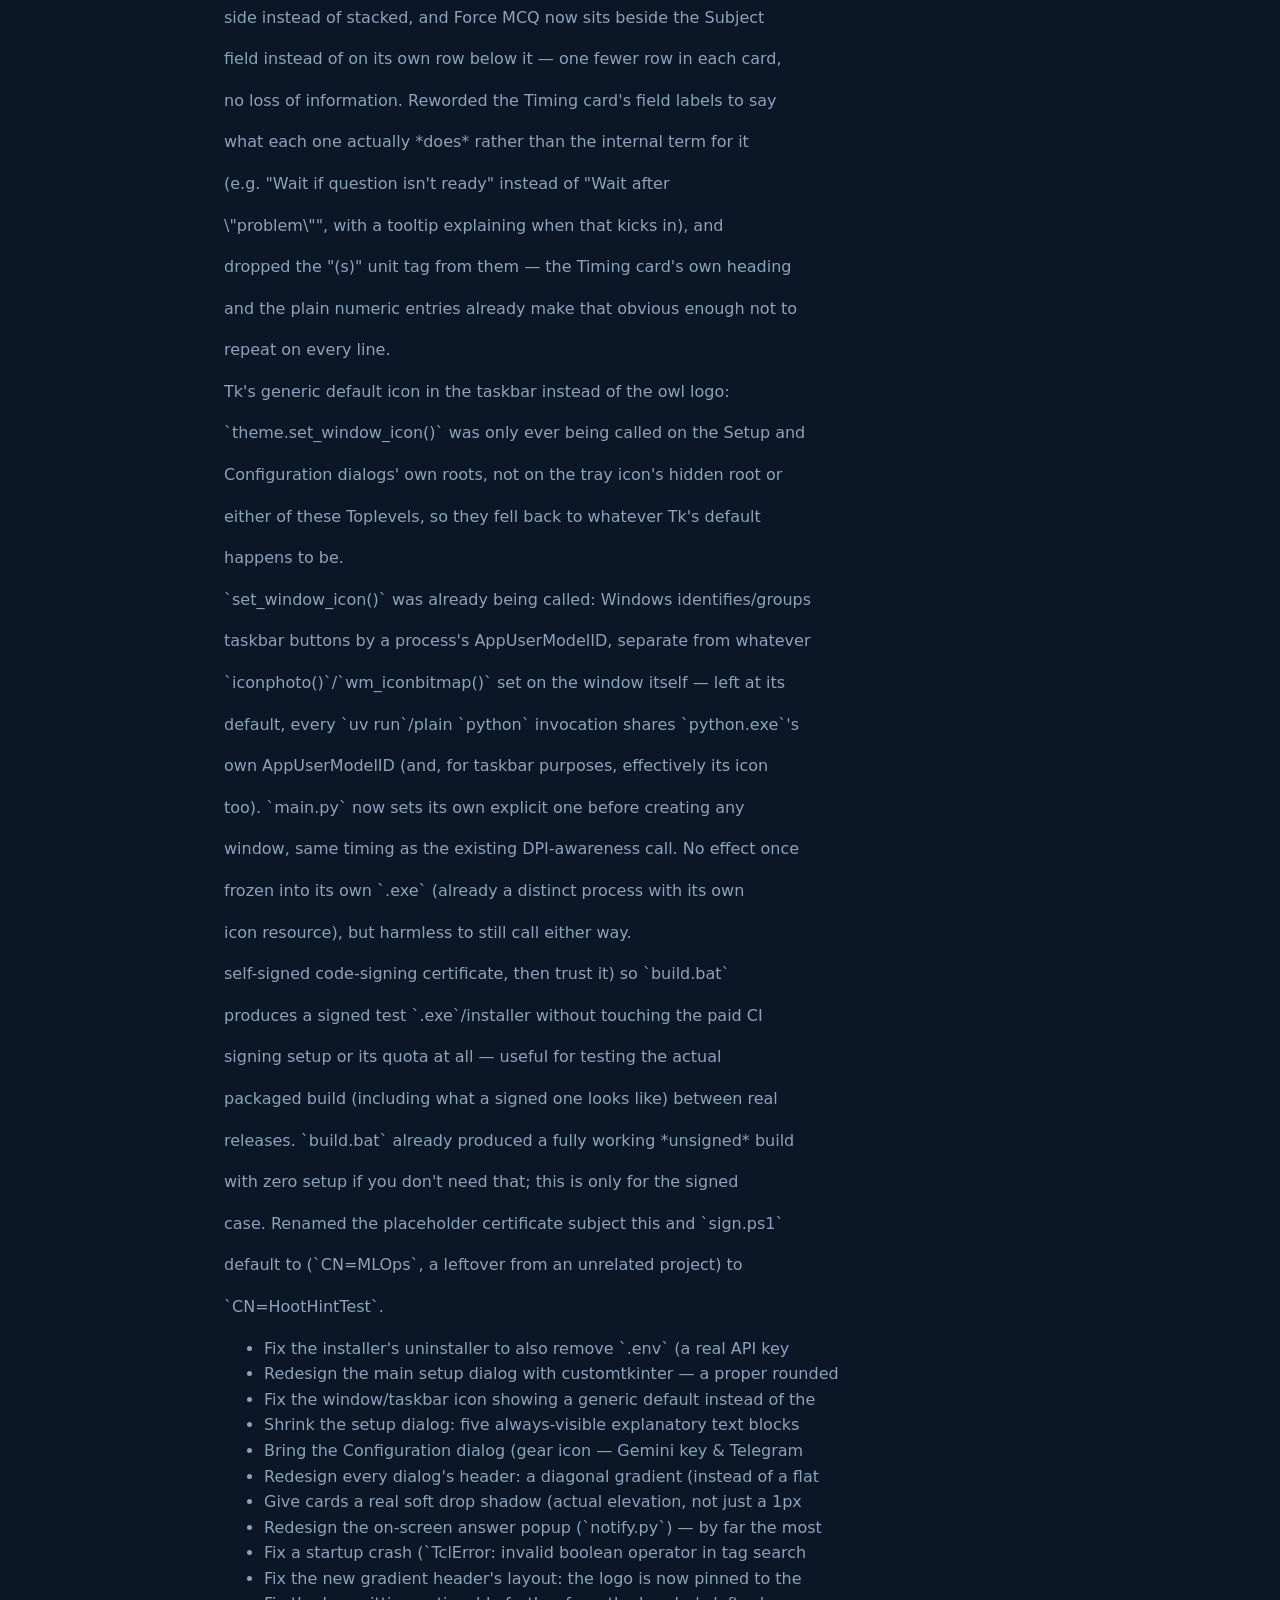
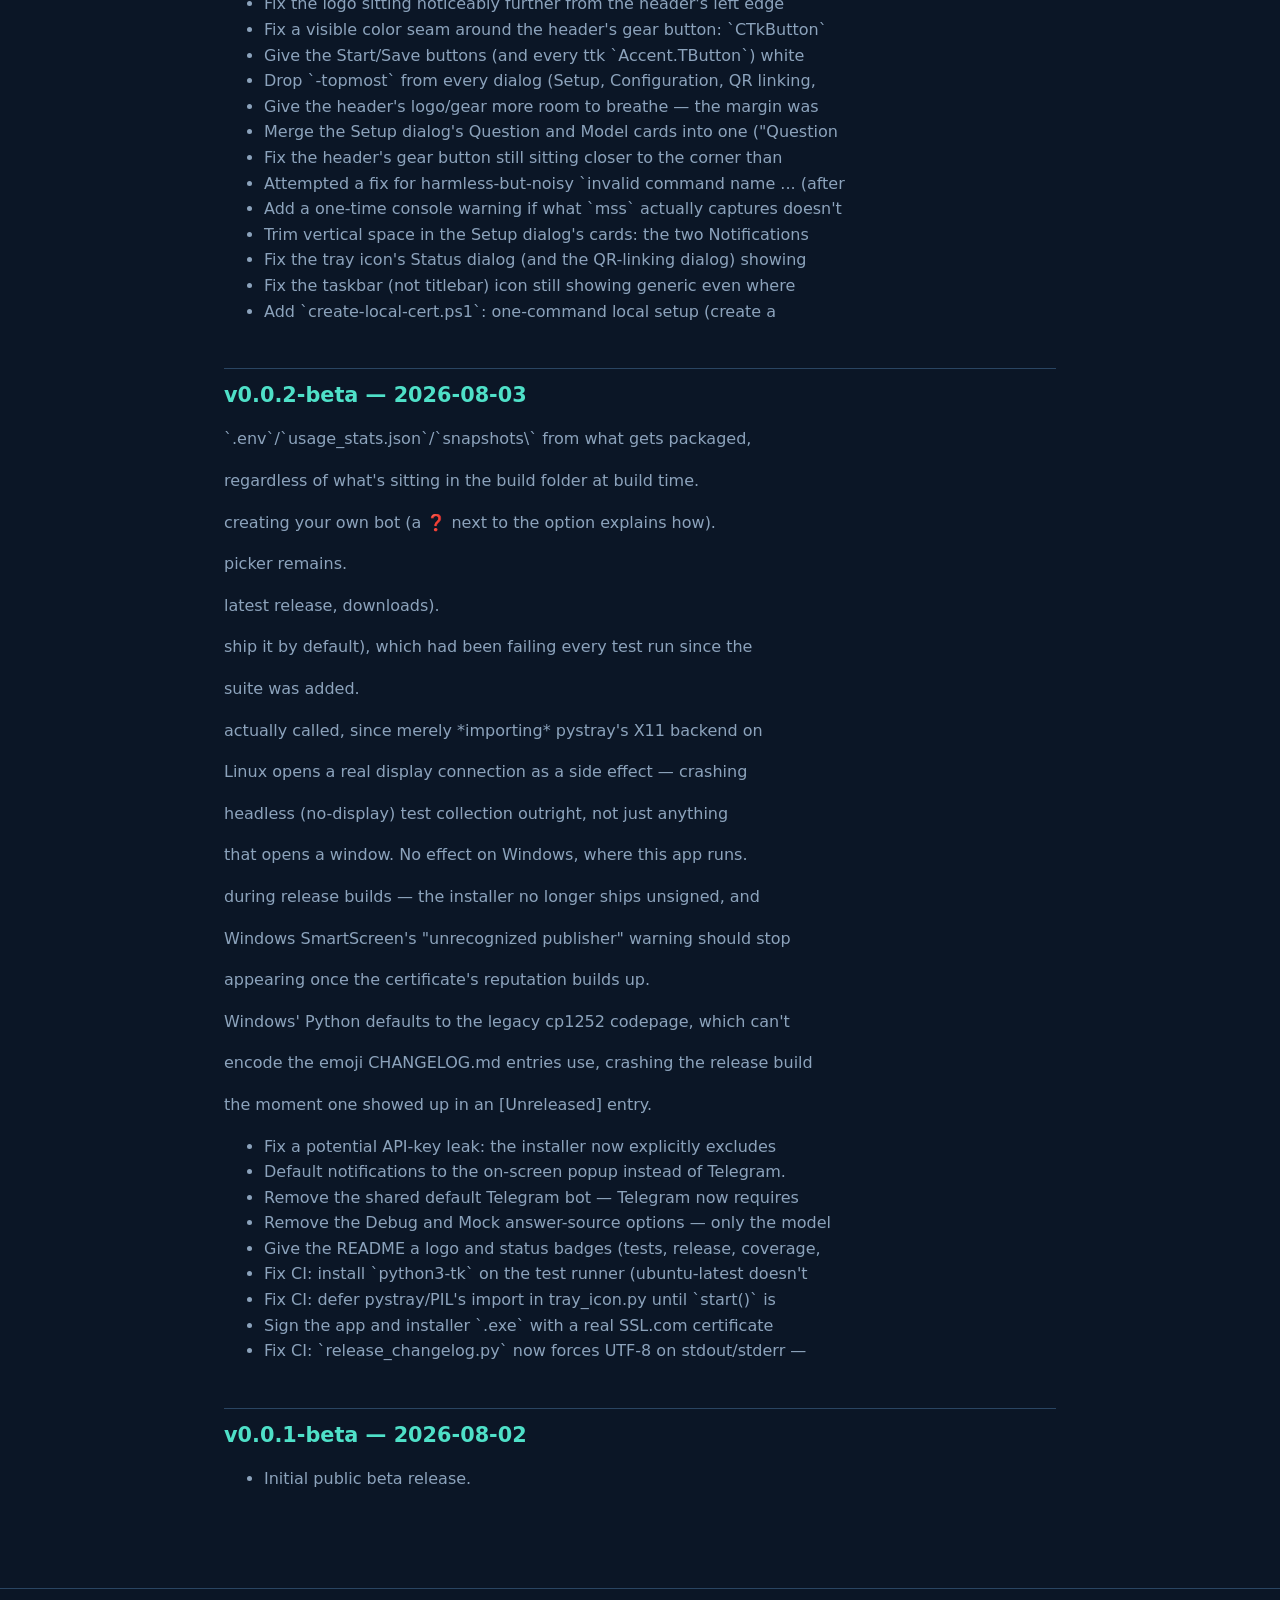
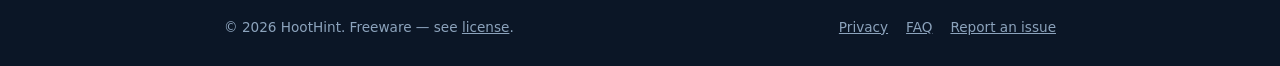
==== commit 8adaa9e1: "Add v0.0.4-beta to changelog" ====
--- a/changelog.html
+++ b/changelog.html
@@ -31,6 +31,15 @@
       <p class="subtitle">See the <a href="https://github.com/adamvis/HootHintSite/releases">Releases page</a> for downloadable installers of every version.</p>
 
       <!-- LATEST_RELEASE -->
+      <h2>v0.0.4-beta — 2026-08-04</h2>
+      <p>credentials configured when launched as the installer&#x27;s own &quot;Launch</p>
+      <p>now&quot; step: the setup check and config dialog now only ever trust what&#x27;s</p>
+      <p>actually saved in this install&#x27;s `.env` file, never an ambient</p>
+      <p>environment variable inherited from whatever process launched it.</p>
+      <ul>
+        <li>Fix a fresh install appearing to already have a Gemini API key/Telegram</li>
+      </ul>
+
       <h2>v0.0.3-beta — 2026-08-04</h2>
       <p>could survive an uninstall and reappear on reinstall into the same</p>
       <p>folder — not a packaging leak, just a missed cleanup).</p>
